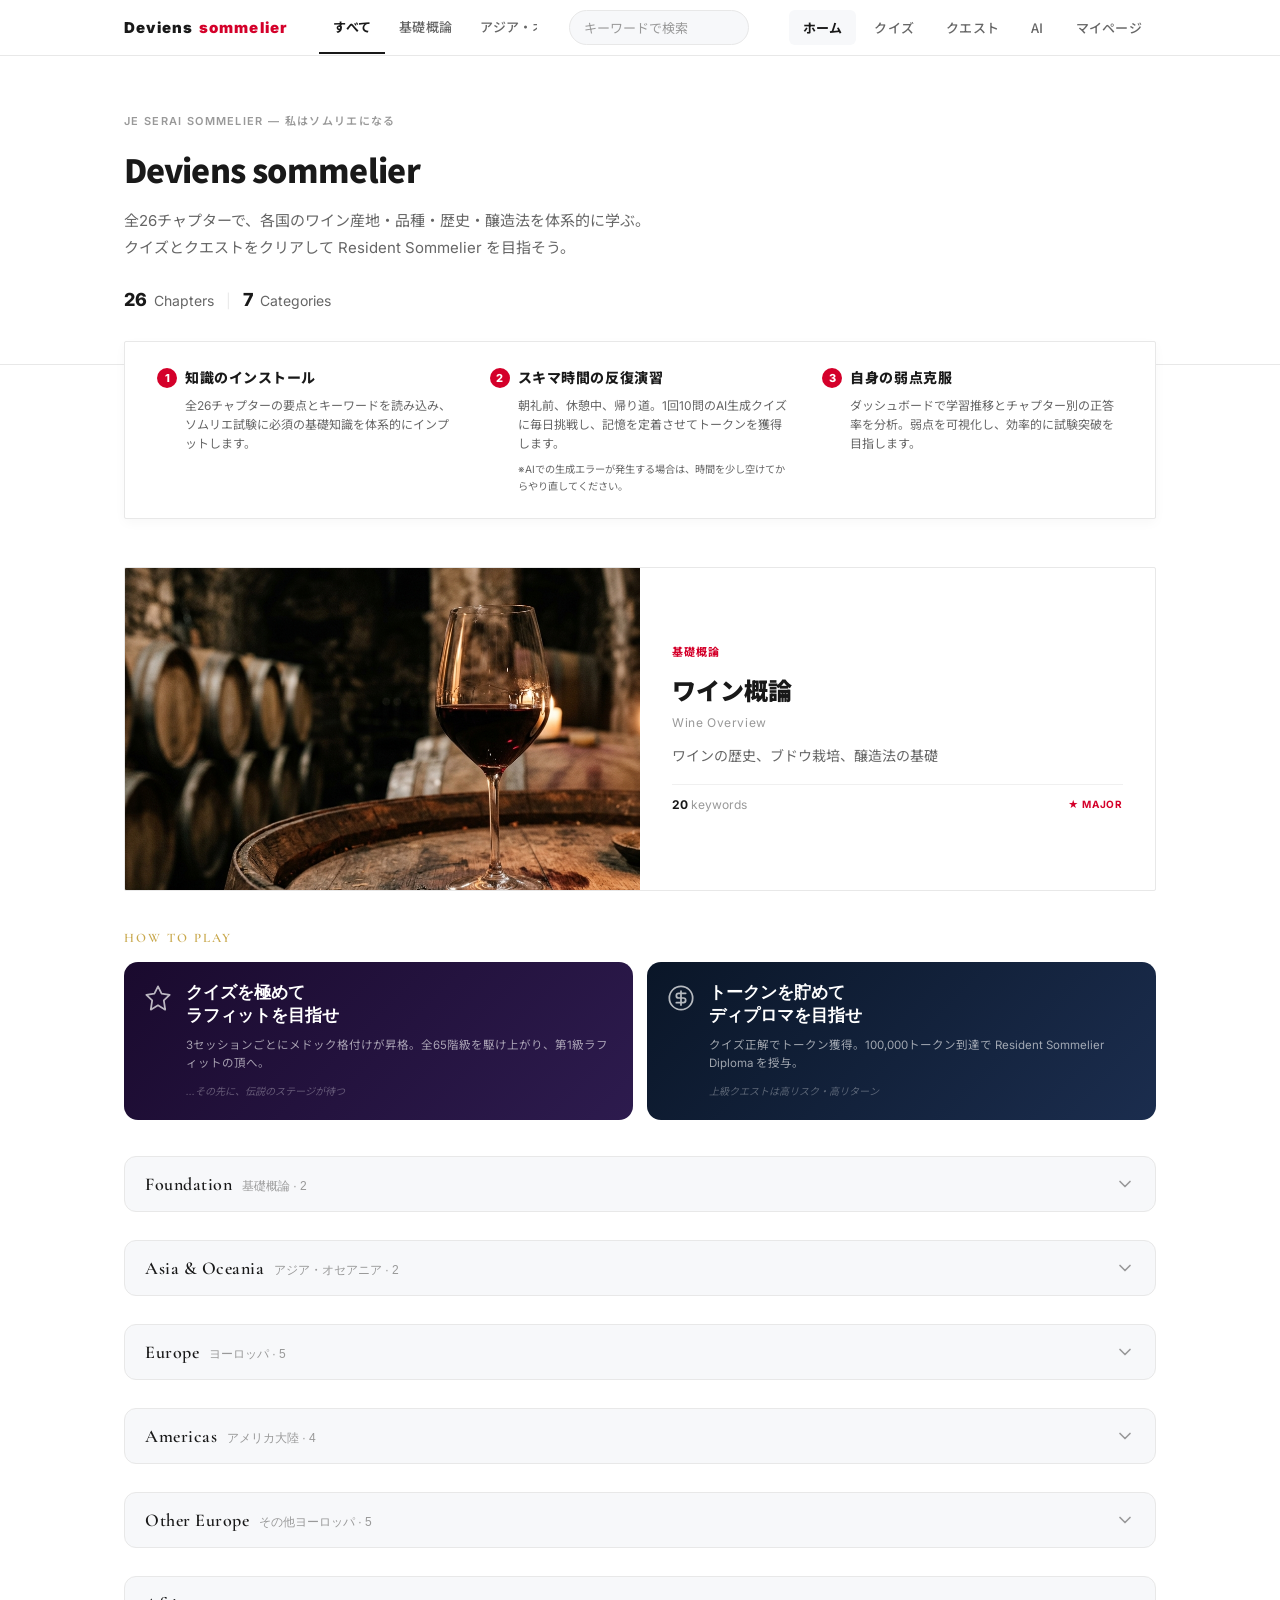
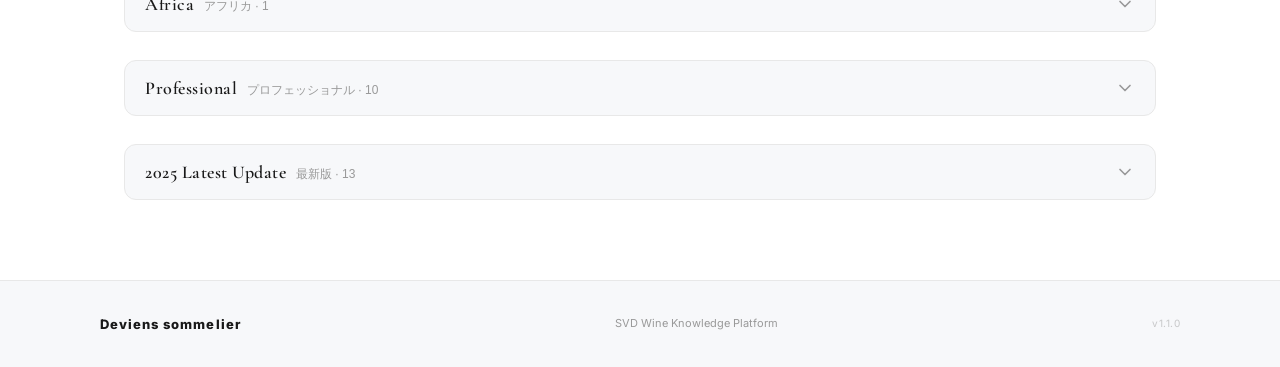
==== app/index.html @ 9946372c "feat(ui): HOW TO PLAYセクションをメインページに追加 featuredCardとchapterGridの間に2カード表示: - 「クイズを極めてラフィットを目指せ」— メドック昇格" ====
<!DOCTYPE html>
<html lang="ja">

<head>
    <meta charset="UTF-8">
    <meta name="viewport" content="width=device-width, initial-scale=1.0">
    <title>Deviens Sommelier — Je serai Sommelier</title>
    <meta name="description" content="Je serai Sommelier（私はソムリエになる）。全26章のプロフェッショナル・ワイン知識を体系的に学び、クエストでソムリエ資格を目指すアプリ。">
    <link rel="manifest" href="manifest.json">
    <meta name="theme-color" content="#FFFFFF">
    <link
        href="https://fonts.googleapis.com/css2?family=Cormorant+Garamond:wght@400;500;600;700&family=Noto+Sans+JP:wght@300;400;500;700;900&family=Inter:wght@400;500;600;700;800;900&display=swap"
        rel="stylesheet">
    <link rel="stylesheet" href="style.css?v=6.0">
    <link rel="icon" href="assets/img/app_icon_512.png">
</head>

<body>

    <!-- HEADER -->
    <header class="header" id="header">
        <div class="header-inner">
            <button class="hamburger" id="hamburgerBtn" aria-label="メニュー">
                <span class="hamburger-line"></span>
                <span class="hamburger-line"></span>
                <span class="hamburger-line"></span>
            </button>
            <div class="header-brand">
                <span class="brand-text">Deviens <span class="brand-accent">sommelier</span></span>
            </div>
            <nav class="header-nav" id="categoryNav"></nav>
            <div class="header-search">
                <input type="text" id="searchInput" placeholder="キーワードで検索" autocomplete="off">
            </div>
            <div class="header-desktop-nav" id="headerDesktopNav">
                <button class="hd-nav-btn active" data-nav="home">ホーム</button>
                <button class="hd-nav-btn" data-nav="quiz">クイズ</button>
                <button class="hd-nav-btn" data-nav="quest">クエスト</button>
                <button class="hd-nav-btn" data-nav="ai">AI</button>
                <button class="hd-nav-btn" data-nav="dash">マイページ</button>
            </div>
        </div>
    </header>

    <!-- MOBILE MENU OVERLAY -->
    <div class="mobile-menu-overlay hidden" id="mobileMenuOverlay">
        <div class="mobile-menu-backdrop" id="mobileMenuBackdrop"></div>
        <div class="mobile-menu-panel" id="mobileMenuPanel">
            <div class="mobile-menu-header">
                <span class="brand-text">Deviens <span class="brand-accent">sommelier</span></span>
                <button class="mobile-menu-close" id="mobileMenuClose">✕</button>
            </div>
            <nav class="mobile-menu-nav" id="mobileMenuNav"></nav>
        </div>
    </div>

    <!-- HERO -->
    <section class="hero" id="hero">
        <div class="hero-inner">
            <p class="hero-kicker">JE SERAI SOMMELIER — 私はソムリエになる</p>
            <h1 class="hero-title">Deviens sommelier</h1>
            <p class="hero-desc">全26チャプターで、各国のワイン産地・品種・歴史・醸造法を体系的に学ぶ。<br>クイズとクエストをクリアして Resident Sommelier を目指そう。</p>
            <div class="hero-meta">
                <span class="hero-meta-item"><strong>26</strong> Chapters</span>
                <span class="hero-meta-sep">|</span>
                <span class="hero-meta-item"><strong>7</strong> Categories</span>
            </div>
        </div>
    </section>

    <!-- LEARNING GUIDELINE -->
    <div class="guideline">
        <div class="guideline-inner">
            <div class="guideline-step">
                <div class="guideline-step-header">
                    <span class="guideline-step-num">1</span>
                    <span class="guideline-step-title">知識のインストール</span>
                </div>
                <div class="guideline-step-desc">
                    全26チャプターの要点とキーワードを読み込み、ソムリエ試験に必須の基礎知識を体系的にインプットします。
                </div>
            </div>
            <div class="guideline-step">
                <div class="guideline-step-header">
                    <span class="guideline-step-num">2</span>
                    <span class="guideline-step-title">スキマ時間の反復演習</span>
                </div>
                <div class="guideline-step-desc">
                    朝礼前、休憩中、帰り道。1回10問のAI生成クイズに毎日挑戦し、記憶を定着させてトークンを獲得します。<br>
                    <span style="font-size: 0.85em; color: var(--text-gray); display: block; margin-top: 8px;">※AIでの生成エラーが発生する場合は、時間を少し空けてからやり直してください。</span>
                </div>
            </div>
            <div class="guideline-step">
                <div class="guideline-step-header">
                    <span class="guideline-step-num">3</span>
                    <span class="guideline-step-title">自身の弱点克服</span>
                </div>
                <div class="guideline-step-desc">
                    ダッシュボードで学習推移とチャプター別の正答率を分析。弱点を可視化し、効率的に試験突破を目指します。
                </div>
            </div>
        </div>
    </div>

    <!-- CHAPTERS -->
    <main class="chapters" id="chapters">
        <!-- Featured (first card large) -->
        <div class="featured" id="featuredCard"></div>

        <!-- HOW TO PLAY -->
        <div class="how-to-play" id="howToPlay">
            <div class="htp-header">
                <span class="htp-badge">HOW TO PLAY</span>
            </div>
            <div class="htp-cards">
                <div class="htp-card htp-card-rank">
                    <div class="htp-icon">
                        <svg xmlns="http://www.w3.org/2000/svg" width="28" height="28" fill="none" stroke="currentColor" stroke-width="1.5" stroke-linecap="round" stroke-linejoin="round" viewBox="0 0 24 24"><path d="M12 2l3.09 6.26L22 9.27l-5 4.87L18.18 22 12 18.27 5.82 22 7 14.14 2 9.27l6.91-1.01z"/></svg>
                    </div>
                    <div class="htp-content">
                        <div class="htp-title">クイズを極めて<br>ラフィットを目指せ</div>
                        <div class="htp-desc">3セッションごとにメドック格付けが昇格。全65階級を駆け上がり、第1級ラフィットの頂へ。</div>
                        <div class="htp-hint">...その先に、伝説のステージが待つ</div>
                    </div>
                </div>
                <div class="htp-card htp-card-token">
                    <div class="htp-icon">
                        <svg xmlns="http://www.w3.org/2000/svg" width="28" height="28" fill="none" stroke="currentColor" stroke-width="1.5" stroke-linecap="round" stroke-linejoin="round" viewBox="0 0 24 24"><circle cx="12" cy="12" r="10"/><path d="M16 8h-6a2 2 0 1 0 0 4h4a2 2 0 0 1 0 4H8"/><path d="M12 18V6"/></svg>
                    </div>
                    <div class="htp-content">
                        <div class="htp-title">トークンを貯めて<br>ディプロマを目指せ</div>
                        <div class="htp-desc">クイズ正解でトークン獲得。100,000トークン到達で Resident Sommelier Diploma を授与。</div>
                        <div class="htp-hint">上級クエストは高リスク・高リターン</div>
                    </div>
                </div>
            </div>
        </div>

        <!-- Grid -->
        <div class="grid" id="chapterGrid"></div>
    </main>

    <!-- CHAPTER DETAIL (side peek) -->
    <div class="detail-overlay hidden" id="detailOverlay">
        <div class="detail-backdrop" id="detailBackdrop"></div>
        <div class="detail-panel">
            <button class="detail-close" id="detailClose">✕</button>
            <div class="detail-hero" id="detailHero"></div>
            <div class="detail-body" id="detailBody"></div>
        </div>
    </div>

    <!-- QUIZ UI (Full Screen Overlay) -->
    <div class="quiz-overlay hidden" id="quizOverlay">
        <div class="quiz-container">
            <button class="quiz-close" id="quizClose">✕</button>

            <!-- Loading State -->
            <div class="quiz-state hidden" id="quizStateLoading">
                <div class="quiz-spinner"></div>
                <h2>クイズを生成中...</h2>
                <p>Gemini AIがナレッジベースから10問を一括生成しています</p>
                <div style="margin-top: 15px; font-size: 0.75rem; color: #888; border: 1px solid #444; border-radius: 4px; padding: 4px 8px; display: inline-block;">
                    ⚙️ ENGINE: gemini-3.1-flash-lite-preview
                </div>
            </div>

            <!-- Question State -->
            <div class="quiz-state hidden" id="quizStateQuestion">
                <div class="quiz-progress" id="quizProgress">問題 1 / 10</div>
                <h2 class="quiz-question-text" id="quizQuestionText">問題文がここに表示されます</h2>
                <div class="quiz-choices" id="quizChoices">
                    <!-- Buttons inserted here dynamically -->
                </div>
            </div>

            <!-- Results State -->
            <div class="quiz-state hidden" id="quizStateResults">
                <h2 class="quiz-score-title">スコア</h2>
                <div class="quiz-score-number" id="quizScoreNumber">0 / 10</div>
                <div class="quiz-results-list" id="quizResultsList">
                    <!-- Result items inserted here -->
                </div>
                <div class="quiz-results-footer">
                    <button class="quiz-btn-primary" id="quizRetryBtn">もう一度挑戦する</button>
                    <button class="quiz-btn-secondary" id="quizHallucinationBtn" style="margin-top: 10px; border: 1px solid var(--accent); color: var(--accent); display: flex; align-items: center; justify-content: center; gap: 8px;">
                        <svg xmlns="http://www.w3.org/2000/svg" width="18" height="18" fill="none" stroke="currentColor" stroke-width="2" stroke-linecap="round" stroke-linejoin="round">
                            <path d="M20 13c0 5-3.5 7.5-7.66 8.95a1 1 0 0 1-.67-.01C7.5 20.5 4 18 4 13V6a1 1 0 0 1 1-1c2-1 4-2 7-2 2.5 0 4.5 1 6.5 2a1 1 0 0 1 1 1z"></path>
                            <path d="m9 12 2 2 4-4"></path>
                        </svg>
                        問題の精度をAIで検証する
                    </button>
                </div>
            </div>
        </div>
    </div>

    <!-- AI CONCIERGE -->
    <div class="ai-concierge" id="aiConcierge">
        <div class="ai-panel" id="aiPanel">
            <div class="ai-panel-header">
                <div class="ai-panel-title" style="display: flex; flex-direction: column;">
                    <div style="display: flex; align-items: center; gap: 8px;">
                        <span class="ai-panel-icon">
                            <svg xmlns="http://www.w3.org/2000/svg" width="20" height="20" fill="none" stroke="currentColor"
                                stroke-width="2" stroke-linecap="round" stroke-linejoin="round" viewBox="0 0 24 24">
                                <path
                                    d="M9.937 15.5A2 2 0 0 0 8.5 14.063l-6.135-1.582a.5.5 0 0 1 0-.962L8.5 9.936A2 2 0 0 0 9.937 8.5l1.582-6.135a.5.5 0 0 1 .963 0L14.063 8.5A2 2 0 0 0 15.5 9.937l6.135 1.581a.5.5 0 0 1 0 .964L15.5 14.063a2 2 0 0 0-1.437 1.437l-1.582 6.135a.5.5 0 0 1-.963 0z" />
                            </svg>
                        </span>
                        <span>Sommelier AI</span>
                    </div>
                    <span style="font-size: 0.65rem; color: #999; margin-top: 2px; font-weight: normal; letter-spacing: 0.5px;">⚙️ ENGINE: gemini-3.1-flash-lite-preview</span>
                </div>
                <button class="ai-panel-close" id="aiClose">✕</button>
            </div>
            <div class="ai-panel-body" id="aiBody">
                <div class="ai-welcome">
                    <div class="ai-welcome-icon"><svg xmlns="http://www.w3.org/2000/svg" width="32" height="32" fill="none" stroke="currentColor" stroke-width="1.5" stroke-linecap="round" stroke-linejoin="round" viewBox="0 0 24 24"><path d="M2 3h6a4 4 0 0 1 4 4v14a3 3 0 0 0-3-3H2z"/><path d="M22 3h-6a4 4 0 0 0-4 4v14a3 3 0 0 1 3-3h7z"/></svg></div>
                    <div class="ai-welcome-title">AI Wine Concierge</div>
                    <div class="ai-welcome-desc">プロフェッショナル・ワイン知識に基づいて<br>正確にお答えします</div>
                    <div class="ai-suggestions">
                        <button class="ai-suggestion" data-q="フランスのA.O.C.制度とは？">フランスのA.O.C.制度とは？</button>
                        <button class="ai-suggestion" data-q="ピノ・ノワールの特徴を教えて">ピノ・ノワールの特徴は？</button>
                        <button class="ai-suggestion" data-q="マロラクティック発酵とは何ですか？">マロラクティック発酵とは？</button>
                    </div>
                </div>
            </div>
            <div class="ai-panel-input">
                <input type="text" id="aiInput" placeholder="ワインの知識について質問..." autocomplete="off">
                <button class="ai-send" id="aiSend">→</button>
            </div>
        </div>
    </div>

    <!-- BOTTOM NAVIGATION BAR -->
    <nav class="bottom-nav" id="bottomNav">
        <button class="bottom-nav-item active" id="navHome" data-nav="home">
            <svg xmlns="http://www.w3.org/2000/svg" width="22" height="22" fill="none" stroke="currentColor"
                stroke-width="1.8" stroke-linecap="round" stroke-linejoin="round" viewBox="0 0 24 24">
                <path d="m3 9 9-7 9 7v11a2 2 0 0 1-2 2H5a2 2 0 0 1-2-2z" />
                <polyline points="9 22 9 12 15 12 15 22" />
            </svg>
            <span>ホーム</span>
        </button>
        <button class="bottom-nav-item" id="navQuiz" data-nav="quiz">
            <svg xmlns="http://www.w3.org/2000/svg" width="22" height="22" fill="none" stroke="currentColor"
                stroke-width="1.8" stroke-linecap="round" stroke-linejoin="round" viewBox="0 0 24 24">
                <path d="M12 20h9" />
                <path d="M16.5 3.5a2.12 2.12 0 0 1 3 3L7 19l-4 1 1-4Z" />
            </svg>
            <span>クイズ</span>
        </button>
        <button class="bottom-nav-item" id="navQuest" data-nav="quest">
            <svg xmlns="http://www.w3.org/2000/svg" width="22" height="22" fill="none" stroke="currentColor"
                stroke-width="1.8" stroke-linecap="round" stroke-linejoin="round" viewBox="0 0 24 24">
                <path d="m12 3-1.912 5.813a2 2 0 0 1-1.275 1.275L3 12l5.813 1.912a2 2 0 0 1 1.275 1.275L12 21l1.912-5.813a2 2 0 0 1 1.275-1.275L21 12l-5.813-1.912a2 2 0 0 1-1.275-1.275L12 3Z" />
            </svg>
            <span>クエスト</span>
        </button>
        <button class="bottom-nav-item" id="navAi" data-nav="ai">
            <svg xmlns="http://www.w3.org/2000/svg" width="22" height="22" fill="none" stroke="currentColor"
                stroke-width="1.8" stroke-linecap="round" stroke-linejoin="round" viewBox="0 0 24 24">
                <path
                    d="M9.937 15.5A2 2 0 0 0 8.5 14.063l-6.135-1.582a.5.5 0 0 1 0-.962L8.5 9.936A2 2 0 0 0 9.937 8.5l1.582-6.135a.5.5 0 0 1 .963 0L14.063 8.5A2 2 0 0 0 15.5 9.937l6.135 1.581a.5.5 0 0 1 0 .964L15.5 14.063a2 2 0 0 0-1.437 1.437l-1.582 6.135a.5.5 0 0 1-.963 0z" />
            </svg>
            <span>AI</span>
        </button>
        <button class="bottom-nav-item" id="navDash" data-nav="dash">
            <svg xmlns="http://www.w3.org/2000/svg" width="22" height="22" fill="none" stroke="currentColor"
                stroke-width="1.8" stroke-linecap="round" stroke-linejoin="round" viewBox="0 0 24 24">
                <path d="M20 21v-2a4 4 0 0 0-4-4H8a4 4 0 0 0-4 4v2" />
                <circle cx="12" cy="7" r="4" />
            </svg>
            <span>マイページ</span>
        </button>
    </nav>

    <!-- FOOTER -->
    <footer class="footer">
        <div class="footer-inner">
            <span class="footer-brand">Deviens sommelier</span>
            <span class="footer-copy">SVD Wine Knowledge Platform</span>
            <span class="footer-version">v1.1.0</span>
        </div>
    </footer>

    <!-- DASHBOARD OVERLAY -->
    <div class="dash-overlay hidden" id="dashOverlay">
        <div class="dash-container">
            <button class="dash-close" id="dashClose"
                onclick="document.getElementById('dashOverlay').classList.add('hidden')">
                <svg xmlns="http://www.w3.org/2000/svg" width="18" height="18" fill="none" stroke="currentColor"
                    stroke-width="2" stroke-linecap="round" viewBox="0 0 24 24">
                    <path d="M18 6 6 18" />
                    <path d="m6 6 12 12" />
                </svg>
            </button>
            <div class="dash-body" id="dashBody">
                <div class="dash-loading">
                    <div class="quiz-spinner"></div>
                    <p>学習データを分析中...</p>
                </div>
            </div>
        </div>
    </div>

    <!-- QUEST OVERLAY -->
    <div class="quest-overlay hidden" id="questOverlay">
        <div class="quest-container">
            <button class="quest-close" id="questClose">
                <svg xmlns="http://www.w3.org/2000/svg" width="18" height="18" fill="none" stroke="currentColor"
                    stroke-width="2" stroke-linecap="round" viewBox="0 0 24 24">
                    <path d="M18 6 6 18" />
                    <path d="m6 6 12 12" />
                </svg>
            </button>
            <div class="quest-body" id="questBody"></div>
        </div>
    </div>



    <script src="auth.js?v=1.0"></script>
    <script src="users_meta.js?v=2.0"></script>
    <script src="medoc_ranks.js?v=2.0"></script>
    <script src="app.js?v=4.0"></script>
    <script src="ai_concierge.js?v=3.0"></script>
    <script src="quiz_generator.js?v=5.0"></script>
    <script src="quest.js?v=3.0"></script>
    <script src="dashboard.js?v=7.0"></script>

    <!-- Dynamic Photo Boot -->
    <script>
        document.addEventListener('DOMContentLoaded', () => {
            if (typeof loadDynamicUserMeta === 'function') {
                loadDynamicUserMeta();
            }
        });
    </script>

    <!-- Service Worker Registration -->
    <script>
        if ('serviceWorker' in navigator) {
            window.addEventListener('load', () => {
                navigator.serviceWorker.register('./sw.js')
                    .then(reg => {
                        console.log('[SW] Registered:', reg.scope);

                        // Check for updates
                        reg.addEventListener('updatefound', () => {
                            const newWorker = reg.installing;
                            newWorker.addEventListener('statechange', () => {
                                if (newWorker.state === 'activated') {
                                    // New version activated — notify user
                                    if (typeof DSMToast !== 'undefined') {
                                        DSMToast.info('新しいバージョンに更新しました 🎉');
                                    }
                                }
                            });
                        });
                    })
                    .catch(err => console.warn('[SW] Registration failed:', err));
            });
        }
    </script>
</body>

</html>
---- app/style.css ----
/* ===========================================
   SOMMELIER PRO — NewsPicks Feature Style
   White background, bold typography, high contrast
   =========================================== */

/* ---- RESET & BASE ---- */
*, *::before, *::after { box-sizing: border-box; margin: 0; padding: 0; }

:root {
    --white: #FFFFFF;
    --bg: #FFFFFF;
    --bg-sub: #F7F8FA;
    --border: #E8E8E8;
    --border-light: #F0F0F0;
    --text-primary: #191919;
    --text-secondary: #666666;
    --text-tertiary: #999999;
    --accent: #D4002A;          /* Wine red accent */
    --accent-hover: #B00020;
    --gold-primary: #C9A94E;
    --gold-dark: #8C7335;
    --gold-muted: #DBCB9E;
    --kicker-bg: #191919;
    --kicker-text: #FFFFFF;
    --font-sans: 'Inter', 'Noto Sans JP', -apple-system, BlinkMacSystemFont, sans-serif;
    --font-jp: 'Noto Sans JP', sans-serif;
    --font-serif: 'Cormorant Garamond', 'Georgia', 'Times New Roman', serif;
    --radius: 2px;
    --shadow-card: 0 1px 3px rgba(0,0,0,0.06);
    --shadow-hover: 0 4px 12px rgba(0,0,0,0.1);
    --transition: 0.2s ease;
    --max-width: 1080px;
}

html { scroll-behavior: smooth; }

body {
    font-family: var(--font-sans);
    background: var(--bg);
    color: var(--text-primary);
    line-height: 1.7;
    -webkit-font-smoothing: antialiased;
}

/* ---- HEADER ---- */
.header {
    position: sticky;
    top: 0;
    z-index: 100;
    background: var(--white);
    border-bottom: 1px solid var(--border);
    height: 56px;
}

.header-inner {
    max-width: var(--max-width);
    margin: 0 auto;
    padding: 0 24px;
    height: 100%;
    display: flex;
    align-items: center;
    gap: 32px;
}

.header-brand {
    flex-shrink: 0;
    user-select: none;
    -webkit-user-select: none;
    -webkit-touch-callout: none;
    cursor: pointer;
}

.brand-text {
    font-size: 15px;
    font-weight: 900;
    letter-spacing: 0.08em;
    color: var(--text-primary);
}

.brand-accent {
    color: var(--accent);
    margin-left: 1px;
}

.header-nav {
    display: flex;
    align-items: center;
    gap: 0;
    overflow-x: auto;
    flex: 1;
    -webkit-overflow-scrolling: touch;
    scrollbar-width: none;
}

.header-nav::-webkit-scrollbar { display: none; }

.cat-btn {
    padding: 16px 14px;
    background: none;
    border: none;
    font-family: var(--font-jp);
    font-size: 13px;
    font-weight: 500;
    color: var(--text-secondary);
    cursor: pointer;
    white-space: nowrap;
    border-bottom: 2px solid transparent;
    transition: var(--transition);
    position: relative;
    letter-spacing: 0.02em;
}

.cat-btn:hover { color: var(--text-primary); }

.cat-btn.active {
    color: var(--text-primary);
    font-weight: 700;
    border-bottom-color: var(--text-primary);
}

.header-search {
    flex-shrink: 0;
}

.header-search input {
    width: 180px;
    padding: 7px 14px;
    background: var(--bg-sub);
    border: 1px solid var(--border);
    border-radius: 20px;
    font-size: 13px;
    font-family: var(--font-jp);
    color: var(--text-primary);
    outline: none;
    transition: var(--transition);
}

.header-search input::placeholder { color: var(--text-tertiary); }
.header-search input:focus {
    border-color: var(--text-secondary);
    background: var(--white);
}

/* -- Desktop Header Nav (PC only) -- */
.header-desktop-nav {
    display: none;
    align-items: center;
    gap: 4px;
    flex-shrink: 0;
    margin-left: 8px;
}
@media (min-width: 769px) {
    .header-desktop-nav { display: flex; }
}
.hd-nav-btn {
    padding: 8px 14px;
    background: none;
    border: none;
    font-family: var(--font-jp);
    font-size: 13px;
    font-weight: 500;
    color: var(--text-secondary);
    cursor: pointer;
    white-space: nowrap;
    border-radius: 6px;
    transition: all 0.2s ease;
    letter-spacing: 0.02em;
}
.hd-nav-btn:hover {
    background: var(--bg-sub);
    color: var(--text-primary);
}
.hd-nav-btn.active {
    color: var(--text-primary);
    font-weight: 700;
    background: var(--bg-sub);
}

/* ---- HERO ---- */
.hero {
    border-bottom: 1px solid var(--border);
    background: var(--white);
}

.hero-inner {
    max-width: var(--max-width);
    margin: 0 auto;
    padding: 56px 24px 48px;
}

.hero-kicker {
    font-size: 11px;
    font-weight: 600;
    letter-spacing: 0.12em;
    color: var(--text-tertiary);
    text-transform: uppercase;
    margin-bottom: 16px;
}

.hero-title {
    font-family: var(--font-jp);
    font-size: 32px;
    font-weight: 900;
    line-height: 1.4;
    color: var(--text-primary);
    margin-bottom: 16px;
    letter-spacing: -0.02em;
}

.hero-desc {
    font-size: 15px;
    color: var(--text-secondary);
    line-height: 1.8;
    margin-bottom: 24px;
}

.hero-meta {
    display: flex;
    align-items: center;
    gap: 12px;
    font-size: 14px;
    color: var(--text-secondary);
}

.hero-meta-item strong {
    font-weight: 800;
    font-size: 18px;
    color: var(--text-primary);
    margin-right: 3px;
}

.hero-meta-sep {
    color: var(--border);
}

/* ---- LEARNING GUIDELINE ---- */
.guideline {
    max-width: var(--max-width);
    margin: 0 auto;
    padding: 0 24px;
    margin-top: -24px;
    margin-bottom: 8px;
    position: relative;
    z-index: 10;
}

.guideline-inner {
    background: var(--white);
    border: 1px solid var(--border);
    border-radius: var(--radius);
    padding: 24px 32px;
    display: flex;
    gap: 32px;
    box-shadow: 0 4px 12px rgba(0,0,0,0.03);
}

.guideline-step {
    flex: 1;
    display: flex;
    flex-direction: column;
    gap: 6px;
}

.guideline-step-header {
    display: flex;
    align-items: center;
    gap: 8px;
}

.guideline-step-num {
    background: var(--accent);
    color: var(--white);
    font-size: 11px;
    font-weight: 800;
    width: 20px;
    height: 20px;
    display: flex;
    align-items: center;
    justify-content: center;
    border-radius: 50%;
}

.guideline-step-title {
    font-size: 14px;
    font-weight: 800;
    color: var(--text-primary);
    letter-spacing: 0.04em;
}

.guideline-step-desc {
    font-size: 12px;
    color: var(--text-secondary);
    line-height: 1.6;
    padding-left: 28px;
}

@media (max-width: 768px) {
    .guideline-inner {
        flex-direction: column;
        gap: 20px;
        padding: 20px 24px;
    }
}

/* ---- CHAPTERS SECTION ---- */
.chapters {
    max-width: var(--max-width);
    margin: 0 auto;
    padding: 40px 24px 80px;
}

/* ---- FEATURED CARD ---- */
.featured {
    margin-bottom: 32px;
}

.featured-card {
    display: grid;
    grid-template-columns: 1fr 1fr;
    gap: 0;
    border: 1px solid var(--border);
    border-radius: var(--radius);
    overflow: hidden;
    cursor: pointer;
    transition: var(--transition);
    background: var(--white);
}

.featured-card:hover {
    box-shadow: var(--shadow-hover);
}

.featured-thumb {
    aspect-ratio: 16/10;
    background: linear-gradient(135deg, #2c1810 0%, #4a2520 50%, #6b3530 100%);
    background-size: cover !important;
    background-position: center !important;
    display: flex;
    align-items: center;
    justify-content: center;
    position: relative;
    overflow: hidden;
}

.flag-inline {
    margin-right: 6px;
    font-size: 1.1em;
    vertical-align: baseline;
}

.featured-info {
    padding: 32px;
    display: flex;
    flex-direction: column;
    justify-content: center;
}

.featured-info .card-kicker {
    font-size: 11px;
    font-weight: 700;
    color: var(--accent);
    letter-spacing: 0.08em;
    margin-bottom: 12px;
}

.featured-info .card-title {
    font-family: var(--font-jp);
    font-size: 24px;
    font-weight: 900;
    margin-bottom: 8px;
    line-height: 1.3;
}

.featured-info .card-title-en {
    font-size: 12px;
    color: var(--text-tertiary);
    letter-spacing: 0.05em;
    margin-bottom: 12px;
}

.featured-info .card-desc {
    font-size: 14px;
    color: var(--text-secondary);
    line-height: 1.6;
    margin-bottom: 16px;
}

.featured-info .card-meta {
    font-size: 12px;
    color: var(--text-tertiary);
    display: flex;
    gap: 16px;
}

.featured-info .card-meta strong {
    color: var(--text-primary);
    font-weight: 700;
}

/* ---- HOW TO PLAY ---- */
.how-to-play {
    margin: 24px 0 28px;
}

.htp-header {
    margin-bottom: 12px;
}

.htp-badge {
    font-family: 'Cormorant Garamond', serif;
    font-size: 13px;
    font-weight: 600;
    letter-spacing: 2px;
    color: var(--gold-primary);
    text-transform: uppercase;
}

.htp-cards {
    display: grid;
    grid-template-columns: 1fr 1fr;
    gap: 14px;
}

.htp-card {
    border-radius: 14px;
    padding: 20px;
    color: #fff;
    display: flex;
    gap: 14px;
    align-items: flex-start;
}

.htp-card-rank {
    background: linear-gradient(135deg, #1a0a2e 0%, #2d1b4e 100%);
}

.htp-card-token {
    background: linear-gradient(135deg, #0a1628 0%, #1b2d4e 100%);
}

.htp-icon {
    flex-shrink: 0;
    opacity: 0.7;
    margin-top: 2px;
}

.htp-content {
    flex: 1;
    min-width: 0;
    text-align: left;
}

.htp-title {
    font-family: 'Cormorant Garamond', serif;
    font-size: 17px;
    font-weight: 600;
    line-height: 1.35;
    margin-bottom: 8px;
}

.htp-desc {
    font-size: 11.5px;
    opacity: 0.6;
    line-height: 1.6;
}

.htp-hint {
    font-size: 10px;
    opacity: 0.3;
    margin-top: 10px;
    font-style: italic;
}

@media (max-width: 600px) {
    .htp-cards {
        grid-template-columns: 1fr;
    }
}

/* ---- GRID ---- */
.grid {
    display: grid;
    grid-template-columns: repeat(3, 1fr);
    gap: 20px;
}

/* ---- CARD ---- */
.card {
    border: 1px solid var(--border);
    border-radius: var(--radius);
    overflow: hidden;
    cursor: pointer;
    transition: var(--transition);
    background: var(--white);
}

.card:hover {
    box-shadow: var(--shadow-hover);
    transform: translateY(-1px);
}

.card-thumb {
    aspect-ratio: 16/9;
    background-size: cover !important;
    background-position: center !important;
    display: flex;
    align-items: center;
    justify-content: center;
    position: relative;
    overflow: hidden;
}


.card-body {
    padding: 16px 18px 18px;
}

.card-kicker {
    font-size: 11px;
    font-weight: 700;
    color: var(--accent);
    letter-spacing: 0.06em;
    margin-bottom: 6px;
}

.card-title {
    font-family: var(--font-jp);
    font-size: 17px;
    font-weight: 800;
    line-height: 1.3;
    margin-bottom: 4px;
    color: var(--text-primary);
}

.card-title-en {
    font-size: 11px;
    color: var(--text-tertiary);
    letter-spacing: 0.04em;
    margin-bottom: 8px;
}

.card-desc {
    font-size: 13px;
    color: var(--text-secondary);
    line-height: 1.5;
    display: -webkit-box;
    -webkit-line-clamp: 2;
    -webkit-box-orient: vertical;
    overflow: hidden;
    margin-bottom: 12px;
}

.card-meta {
    font-size: 11px;
    color: var(--text-tertiary);
    display: flex;
    justify-content: space-between;
    align-items: center;
    padding-top: 10px;
    border-top: 1px solid var(--border-light);
}

.card-meta strong {
    color: var(--text-secondary);
    font-weight: 600;
}

.card-tier {
    font-size: 10px;
    font-weight: 700;
    letter-spacing: 0.08em;
    color: var(--accent);
}

/* ---- KEYWORDS TAGS ---- */
.card-keywords {
    display: flex;
    flex-wrap: wrap;
    gap: 4px;
    margin-bottom: 10px;
}

.kw-tag {
    font-size: 10px;
    padding: 2px 8px;
    background: var(--bg-sub);
    border: 1px solid var(--border-light);
    border-radius: 2px;
    color: var(--text-secondary);
    font-weight: 500;
}

/* ---- DETAIL OVERLAY ---- */
.detail-overlay {
    position: fixed;
    inset: 0;
    z-index: 200;
    display: flex;
    justify-content: flex-end;
    transition: var(--transition);
}

.detail-overlay.hidden {
    pointer-events: none;
    visibility: hidden;
    opacity: 0;
}

.detail-backdrop {
    position: absolute;
    inset: 0;
    background: rgba(0,0,0,0.3);
}

.detail-panel {
    position: relative;
    width: 520px;
    max-width: 90vw;
    height: 100vh;
    background: var(--white);
    overflow-y: auto;
    box-shadow: -4px 0 24px rgba(0,0,0,0.12);
    border-left: 1px solid var(--border);
}

.detail-close {
    position: sticky;
    top: 16px;
    float: right;
    margin: 16px;
    width: 36px;
    height: 36px;
    border: 1px solid var(--border);
    background: var(--white);
    border-radius: 50%;
    font-size: 16px;
    cursor: pointer;
    display: flex;
    align-items: center;
    justify-content: center;
    z-index: 10;
    transition: var(--transition);
    color: var(--text-secondary);
}

.detail-close:hover {
    background: var(--bg-sub);
    color: var(--text-primary);
}

.detail-hero {
    padding: 48px 32px 32px;
    border-bottom: 1px solid var(--border);
}


.detail-hero .detail-kicker {
    font-size: 11px;
    font-weight: 700;
    color: var(--accent);
    letter-spacing: 0.08em;
    margin-bottom: 8px;
}

.detail-hero .detail-title {
    font-family: var(--font-jp);
    font-size: 28px;
    font-weight: 900;
    line-height: 1.3;
    margin-bottom: 4px;
}

.detail-hero .detail-title-en {
    font-size: 13px;
    color: var(--text-tertiary);
    letter-spacing: 0.05em;
    margin-bottom: 20px;
}

.detail-hero .detail-stats {
    display: flex;
    gap: 24px;
    padding: 16px 0;
    border-top: 1px solid var(--border-light);
}

.detail-stat {
    text-align: center;
}

.detail-stat-num {
    font-size: 22px;
    font-weight: 800;
    color: var(--text-primary);
    display: block;
}

.detail-stat-label {
    font-size: 10px;
    font-weight: 600;
    color: var(--text-tertiary);
    letter-spacing: 0.1em;
    text-transform: uppercase;
}

.detail-body {
    padding: 32px;
}

.detail-section-title {
    font-size: 11px;
    font-weight: 700;
    letter-spacing: 0.12em;
    color: var(--text-tertiary);
    text-transform: uppercase;
    margin-bottom: 16px;
    padding-bottom: 8px;
    border-bottom: 1px solid var(--border-light);
}

.detail-keypoints {
    list-style: none;
    margin-bottom: 32px;
}

.detail-keypoints li {
    padding: 10px 0;
    border-bottom: 1px solid var(--border-light);
    font-size: 14px;
    color: var(--text-primary);
    line-height: 1.6;
    position: relative;
    padding-left: 16px;
}

.detail-keypoints li::before {
    content: '';
    position: absolute;
    left: 0;
    top: 16px;
    width: 6px;
    height: 6px;
    background: var(--accent);
    border-radius: 50%;
}

.detail-overview {
    font-size: 14px;
    line-height: 1.9;
    color: var(--text-secondary);
    margin-bottom: 32px;
}

.detail-overview h3 {
    font-size: 15px;
    font-weight: 700;
    color: var(--text-primary);
    margin: 24px 0 8px;
    padding-left: 12px;
    border-left: 3px solid var(--accent);
}

.detail-keywords-section {
    margin-bottom: 32px;
}

.detail-keywords {
    display: flex;
    flex-wrap: wrap;
    gap: 6px;
}

.detail-kw-tag {
    font-size: 12px;
    padding: 4px 12px;
    background: var(--bg-sub);
    border: 1px solid var(--border);
    border-radius: 2px;
    color: var(--text-secondary);
    font-weight: 500;
}

/* ---- DEEP CONTENT: EXAM TIPS ---- */
.detail-exam-tips {
    list-style: none;
    padding: 0;
    margin: 0 0 32px;
}

.detail-exam-tips li {
    position: relative;
    padding: 10px 12px 10px 32px;
    margin-bottom: 6px;
    font-size: 13px;
    line-height: 1.65;
    color: var(--text-secondary);
    background: rgba(199, 146, 72, 0.05);
    border-left: 3px solid var(--accent);
    border-radius: 0 4px 4px 0;
}

.detail-exam-tips li::before {
    content: '✓';
    position: absolute;
    left: 10px;
    color: var(--accent);
    font-weight: 700;
    font-size: 14px;
}

/* ---- DEEP CONTENT: CLASSIFICATION TABLES ---- */
.detail-class-table {
    margin-bottom: 20px;
}

.detail-class-label {
    font-size: 13px;
    font-weight: 700;
    color: var(--text-primary);
    margin: 0 0 8px;
    padding: 6px 10px;
    background: var(--bg-sub);
    border-radius: 4px;
    text-transform: capitalize;
}

.detail-class-tags {
    display: flex;
    flex-wrap: wrap;
    gap: 5px;
    padding: 0 4px;
}

.detail-class-tag {
    font-size: 11px;
    padding: 4px 10px;
    background: var(--bg-primary);
    border: 1px solid var(--border);
    border-radius: 3px;
    color: var(--text-secondary);
    font-weight: 500;
    transition: all 0.2s ease;
}

.detail-class-tag:hover {
    background: var(--accent);
    color: #fff;
    border-color: var(--accent);
}

/* ---- DEEP CONTENT: TIMELINE ---- */
.detail-timeline {
    margin: 0 0 32px;
    padding-left: 4px;
}

.timeline-item {
    display: flex;
    gap: 12px;
    padding: 8px 0;
    border-bottom: 1px solid var(--border);
    font-size: 13px;
    line-height: 1.6;
}

.timeline-item:last-child {
    border-bottom: none;
}

.timeline-year {
    flex-shrink: 0;
    width: 110px;
    font-weight: 700;
    color: var(--accent);
    font-size: 12px;
    padding-top: 1px;
}

.timeline-event {
    color: var(--text-secondary);
    flex: 1;
}

/* ---- FOOTER ---- */
.footer {
    border-top: 1px solid var(--border);
    background: var(--bg-sub);
    padding: 32px 24px;
}

.footer-inner {
    max-width: var(--max-width);
    margin: 0 auto;
    display: flex;
    justify-content: space-between;
    align-items: center;
}

.footer-brand {
    font-size: 13px;
    font-weight: 800;
    letter-spacing: 0.08em;
    color: var(--text-primary);
}

.footer-copy {
    font-size: 11px;
    color: var(--text-tertiary);
}

/* ---- UPDATE ACCORDION ---- */
.update-accordion {
    border: 1px solid var(--border);
    border-radius: 12px;
    overflow: hidden;
    background: var(--bg-sub);
    margin-top: 8px;
}

.update-accordion-header {
    display: flex;
    align-items: center;
    justify-content: space-between;
    width: 100%;
    padding: 16px 20px;
    background: none;
    border: none;
    cursor: pointer;
    color: var(--text-primary);
    transition: background 0.2s ease;
}

.update-accordion-header:hover {
    background: rgba(199, 146, 72, 0.05);
}

.update-accordion-label {
    display: flex;
    align-items: baseline;
    gap: 10px;
}

.update-accordion-title {
    font-family: 'Cormorant Garamond', serif;
    font-size: 18px;
    font-weight: 600;
    letter-spacing: 0.5px;
}

.update-accordion-sub {
    font-size: 12px;
    color: var(--text-tertiary);
    font-weight: 400;
}

.update-accordion-chevron {
    transition: transform 0.3s ease;
    color: var(--text-tertiary);
    flex-shrink: 0;
}

.update-accordion.open .update-accordion-chevron {
    transform: rotate(180deg);
}

.update-accordion-body {
    max-height: 0;
    overflow: hidden;
    transition: max-height 0.35s ease;
    text-align: left;
}

.update-accordion-body .update-card {
    justify-content: flex-start;
    text-align: left;
}

.update-accordion.open .update-accordion-body {
    max-height: 2000px;
}

.update-card {
    display: flex;
    align-items: center;
    gap: 14px;
    padding: 12px 20px;
    cursor: pointer;
    transition: background 0.2s ease;
    border-top: 1px solid var(--border);
}

.update-card:hover {
    background: rgba(199, 146, 72, 0.06);
}

.update-card-thumb {
    width: 56px;
    height: 56px;
    border-radius: 8px;
    flex-shrink: 0;
    background-color: var(--bg-primary);
}

.update-card-body {
    flex: 1;
    min-width: 0;
    text-align: left;
}

.update-card-title {
    font-size: 14px;
    font-weight: 600;
    color: var(--text-primary);
    line-height: 1.3;
}

.update-card-title-en {
    font-family: 'Cormorant Garamond', serif;
    font-size: 12px;
    color: var(--text-tertiary);
    font-style: italic;
    margin-top: 2px;
}

.update-card-meta {
    font-size: 11px;
    color: var(--text-tertiary);
    margin-top: 4px;
}

.footer-version {
    font-size: 10px;
    color: var(--text-tertiary);
    opacity: 0.5;
    font-family: 'Inter', monospace;
    letter-spacing: 0.5px;
}

/* ---- RESPONSIVE ---- */
@media (max-width: 768px) {
    .hero-title { font-size: 24px; }
    .grid { grid-template-columns: 1fr; }
    .featured-card { grid-template-columns: 1fr; }
    .detail-panel { width: 100vw; max-width: 100vw; }
    .header-nav { display: none; }
    .header-search input { width: 140px; }
    .hamburger { display: flex; }
    .chapters { padding-bottom: 100px; }
    .footer { padding-bottom: 100px; }

    /* AI Panel — モバイル完全対応 */
    .ai-concierge {
        bottom: 0 !important;
        right: 0 !important;
        left: 0 !important;
        top: auto !important;
        width: 100vw !important;
        z-index: 400 !important;
    }
    .ai-panel {
        width: 100% !important;
        max-width: 100% !important;
        height: 85vh !important;
        border-radius: 16px 16px 0 0 !important;
        box-sizing: border-box !important;
    }
    .ai-panel-body {
        flex: 1 !important;
        overflow-y: auto !important;
    }
    .ai-panel-input {
        padding: 10px 12px !important;
        padding-bottom: max(12px, env(safe-area-inset-bottom)) !important;
    }
    .ai-panel-input input {
        font-size: 16px !important;
    }
}

@media (max-width: 1024px) and (min-width: 769px) {
    .grid { grid-template-columns: repeat(2, 1fr); }
}

/* ==========================================
   BOTTOM NAVIGATION BAR — iOS-style Tab Bar
   ========================================== */

.bottom-nav {
    position: fixed;
    bottom: 0;
    left: 0;
    right: 0;
    z-index: 350;
    display: flex;
    align-items: center;
    justify-content: space-around;
    height: 64px;
    padding-bottom: env(safe-area-inset-bottom, 0px);
    background: rgba(255, 255, 255, 0.85);
    backdrop-filter: blur(20px) saturate(180%);
    -webkit-backdrop-filter: blur(20px) saturate(180%);
    border-top: 1px solid rgba(0, 0, 0, 0.08);
    transition: transform 0.3s ease;
}

.bottom-nav-item {
    display: flex;
    flex-direction: column;
    align-items: center;
    justify-content: center;
    gap: 3px;
    padding: 6px 0;
    background: none;
    border: none;
    color: var(--text-tertiary);
    cursor: pointer;
    flex: 1;
    transition: color 0.2s ease;
    -webkit-tap-highlight-color: transparent;
}

.bottom-nav-item svg {
    transition: transform 0.2s ease;
}

.bottom-nav-item span {
    font-size: 10px;
    font-weight: 600;
    font-family: var(--font-jp);
    letter-spacing: 0.02em;
}

.bottom-nav-item.active {
    color: var(--accent);
}

.bottom-nav-item.active svg {
    transform: scale(1.1);
}

.bottom-nav-item:active {
    transform: scale(0.92);
}

/* Desktop: hide bottom nav */
@media (min-width: 769px) {
    .bottom-nav { display: none; }
}

/* ==========================================
   HAMBURGER MENU — Mobile Category Navigation
   ========================================== */

.hamburger {
    display: none;
    flex-direction: column;
    justify-content: center;
    gap: 5px;
    width: 36px;
    height: 36px;
    background: none;
    border: none;
    cursor: pointer;
    padding: 6px;
    border-radius: 8px;
    flex-shrink: 0;
    transition: background 0.2s ease;
    -webkit-tap-highlight-color: transparent;
}

.hamburger:hover {
    background: var(--bg-sub);
}

.hamburger-line {
    display: block;
    width: 20px;
    height: 2px;
    background: var(--text-primary);
    border-radius: 2px;
    transition: all 0.3s ease;
}

.hamburger.open .hamburger-line:nth-child(1) {
    transform: rotate(45deg) translate(5px, 5px);
}
.hamburger.open .hamburger-line:nth-child(2) {
    opacity: 0;
}
.hamburger.open .hamburger-line:nth-child(3) {
    transform: rotate(-45deg) translate(5px, -5px);
}

/* ---- Mobile Menu Overlay ---- */
.mobile-menu-overlay {
    position: fixed;
    inset: 0;
    z-index: 500;
    transition: opacity 0.3s ease, visibility 0.3s ease;
}

.mobile-menu-overlay.hidden {
    opacity: 0;
    visibility: hidden;
    pointer-events: none;
}

.mobile-menu-backdrop {
    position: absolute;
    inset: 0;
    background: rgba(0, 0, 0, 0.3);
}

.mobile-menu-panel {
    position: absolute;
    top: 0;
    left: 0;
    width: 280px;
    height: 100%;
    background: var(--white);
    box-shadow: 4px 0 24px rgba(0, 0, 0, 0.12);
    transform: translateX(-100%);
    transition: transform 0.3s cubic-bezier(0.4, 0, 0.2, 1);
    overflow-y: auto;
}

.mobile-menu-overlay:not(.hidden) .mobile-menu-panel {
    transform: translateX(0);
}

.mobile-menu-header {
    padding: 20px 24px;
    border-bottom: 1px solid var(--border);
    display: flex;
    align-items: center;
    justify-content: space-between;
}

.mobile-menu-close {
    width: 32px;
    height: 32px;
    border: 1px solid var(--border);
    background: var(--white);
    border-radius: 50%;
    font-size: 14px;
    cursor: pointer;
    display: flex;
    align-items: center;
    justify-content: center;
    color: var(--text-secondary);
}

.mobile-menu-nav {
    padding: 12px 0;
}

.mobile-menu-btn {
    display: flex;
    align-items: center;
    gap: 12px;
    width: 100%;
    padding: 14px 24px;
    background: none;
    border: none;
    font-family: var(--font-jp);
    font-size: 15px;
    font-weight: 500;
    color: var(--text-secondary);
    cursor: pointer;
    text-align: left;
    transition: all 0.15s ease;
}

.mobile-menu-btn:hover {
    background: var(--bg-sub);
    color: var(--text-primary);
}

.mobile-menu-btn.active {
    color: var(--accent);
    font-weight: 700;
    background: rgba(212, 0, 42, 0.04);
    border-left: 3px solid var(--accent);
}

/* ==========================================
   AI CONCIERGE — Sommelier AI Chat Panel
   ========================================== */

/* ---- Concierge Container ---- */
.ai-concierge {
    position: fixed;
    bottom: 28px;
    right: 28px;
    z-index: 310;
    pointer-events: none;
    opacity: 0;
    transform: translateY(16px) scale(0.95);
    transition: opacity 0.25s ease, transform 0.25s ease;
}

.ai-concierge.open {
    pointer-events: auto;
    opacity: 1;
    transform: translateY(0) scale(1);
}

/* ---- Panel ---- */
.ai-panel {
    width: 420px;
    height: 560px;
    background: var(--white);
    border: 1px solid var(--border);
    border-radius: 16px;
    box-shadow: 0 12px 48px rgba(0,0,0,0.15), 0 2px 8px rgba(0,0,0,0.08);
    display: flex;
    flex-direction: column;
    overflow: hidden;
}

/* ---- Panel Header ---- */
.ai-panel-header {
    padding: 16px 20px;
    border-bottom: 1px solid var(--border);
    display: flex;
    align-items: center;
    justify-content: space-between;
    flex-shrink: 0;
    background: var(--bg-sub);
}

.ai-panel-title {
    display: flex;
    align-items: center;
    gap: 8px;
    font-size: 14px;
    font-weight: 700;
    color: var(--text-primary);
    letter-spacing: 0.02em;
}

.ai-panel-icon {
    font-size: 18px;
}

.ai-panel-close {
    width: 28px;
    height: 28px;
    border: 1px solid var(--border);
    background: var(--white);
    border-radius: 50%;
    font-size: 12px;
    cursor: pointer;
    display: flex;
    align-items: center;
    justify-content: center;
    color: var(--text-secondary);
    transition: var(--transition);
}

.ai-panel-close:hover {
    background: var(--bg-sub);
    color: var(--text-primary);
}

/* ---- Panel Body (scrollable) ---- */
.ai-panel-body {
    flex: 1;
    overflow-y: auto;
    padding: 20px;
    display: flex;
    flex-direction: column;
    gap: 16px;
}

/* ---- Welcome Screen ---- */
.ai-welcome {
    display: flex;
    flex-direction: column;
    align-items: center;
    justify-content: center;
    text-align: center;
    padding: 40px 16px 20px;
    gap: 12px;
    flex: 1;
}

.ai-welcome-icon {
    font-size: 40px;
    margin-bottom: 4px;
}

.ai-welcome-title {
    font-size: 16px;
    font-weight: 800;
    color: var(--text-primary);
}

.ai-welcome-desc {
    font-size: 13px;
    color: var(--text-tertiary);
    line-height: 1.6;
}

.ai-suggestions {
    display: flex;
    flex-direction: column;
    gap: 8px;
    margin-top: 16px;
    width: 100%;
}

.ai-suggestion {
    padding: 10px 16px;
    background: var(--bg-sub);
    border: 1px solid var(--border);
    border-radius: 8px;
    font-size: 13px;
    font-family: var(--font-jp);
    color: var(--text-secondary);
    cursor: pointer;
    transition: var(--transition);
    text-align: left;
}

.ai-suggestion:hover {
    background: var(--white);
    border-color: var(--text-secondary);
    color: var(--text-primary);
}

/* ---- Messages ---- */
.ai-msg {
    max-width: 100%;
    animation: msgFadeIn 0.3s ease;
}

@keyframes msgFadeIn {
    from { opacity: 0; transform: translateY(8px); }
    to { opacity: 1; transform: translateY(0); }
}

.ai-msg-user {
    align-self: flex-end;
    background: var(--text-primary);
    color: var(--white);
    padding: 10px 16px;
    border-radius: 12px 12px 2px 12px;
    font-size: 14px;
    line-height: 1.5;
    max-width: 85%;
}

.ai-msg-ai {
    align-self: flex-start;
    max-width: 100%;
}

.ai-answer {
    background: var(--bg-sub);
    border: 1px solid var(--border-light);
    border-radius: 2px 12px 12px 12px;
    padding: 14px 18px;
    font-size: 14px;
    line-height: 1.8;
    color: var(--text-primary);
}

.ai-answer p {
    margin: 0;
}

.ai-answer strong {
    font-weight: 700;
    color: var(--text-primary);
}

/* ---- Sources ---- */
.ai-sources {
    margin-top: 8px;
    padding: 8px 0;
}

.ai-sources-title {
    font-size: 10px;
    font-weight: 700;
    color: var(--text-tertiary);
    letter-spacing: 0.08em;
    text-transform: uppercase;
    margin-bottom: 6px;
}

.ai-source-tag {
    display: inline-block;
    font-size: 11px;
    padding: 2px 8px;
    background: var(--white);
    border: 1px solid var(--border);
    border-radius: 2px;
    color: var(--text-secondary);
    margin: 2px 4px 2px 0;
}

/* ---- Typing Indicator ---- */
.ai-typing {
    font-size: 13px;
    color: var(--text-tertiary);
    font-style: italic;
    padding: 10px 16px;
    background: var(--bg-sub);
    border-radius: 2px 12px 12px 12px;
    border: 1px solid var(--border-light);
}

.dots::after {
    content: '';
    animation: dotAnimation 1.4s infinite;
}

@keyframes dotAnimation {
    0%   { content: ''; }
    25%  { content: '.'; }
    50%  { content: '..'; }
    75%  { content: '...'; }
    100% { content: ''; }
}

/* ---- Error ---- */
.ai-error {
    color: var(--accent);
    font-size: 13px;
    padding: 10px 16px;
    background: #FFF5F5;
    border: 1px solid #FFE0E0;
    border-radius: 8px;
}

/* ---- Input Area ---- */
.ai-panel-input {
    padding: 12px 16px;
    border-top: 1px solid var(--border);
    display: flex;
    gap: 8px;
    align-items: center;
    flex-shrink: 0;
    background: var(--white);
}

.ai-panel-input input {
    flex: 1;
    padding: 10px 14px;
    background: var(--bg-sub);
    border: 1px solid var(--border);
    border-radius: 10px;
    font-size: 14px;
    font-family: var(--font-jp);
    color: var(--text-primary);
    outline: none;
    transition: var(--transition);
}

.ai-panel-input input::placeholder {
    color: var(--text-tertiary);
}

.ai-panel-input input:focus {
    border-color: var(--text-secondary);
    background: var(--white);
}

.ai-send {
    width: 36px;
    height: 36px;
    border: none;
    background: var(--text-primary);
    color: var(--white);
    border-radius: 50%;
    font-size: 16px;
    cursor: pointer;
    display: flex;
    align-items: center;
    justify-content: center;
    transition: var(--transition);
    flex-shrink: 0;
}

.ai-send:hover {
    background: var(--accent);
}

/* ===========================================
   QUIZ UI Styles
   =========================================== */

.quiz-overlay {
    position: fixed;
    top: 0;
    left: 0;
    width: 100%;
    height: 100vh;
    height: 100dvh;
    background: var(--white);
    z-index: 2000;
    display: flex;
    flex-direction: column;
    overflow-y: auto;
    transition: opacity 0.3s ease, transform 0.3s ease;
}

.quiz-overlay.hidden {
    opacity: 0;
    pointer-events: none;
    transform: translateY(20px);
}

.quiz-container {
    width: 100%;
    max-width: 800px;
    margin: 0 auto;
    padding: 60px 24px;
    position: relative;
    flex: 1;
    display: flex;
    flex-direction: column;
}

.quiz-close {
    position: absolute;
    top: 24px;
    right: 24px;
    width: 40px;
    height: 40px;
    background: var(--bg-sub);
    border: none;
    border-radius: 50%;
    font-size: 18px;
    color: var(--text-secondary);
    cursor: pointer;
    display: flex;
    align-items: center;
    justify-content: center;
    transition: var(--transition);
    z-index: 10;
}

.quiz-close:hover {
    background: var(--border);
    color: var(--text-primary);
}

.quiz-state {
    flex: 1;
    display: flex;
    flex-direction: column;
    justify-content: center;
    animation: fadeIn 0.4s ease forwards;
}

.quiz-state.hidden {
    display: none;
}

/* Loading State */
#quizStateLoading {
    align-items: center;
    text-align: center;
}

.quiz-spinner {
    width: 48px;
    height: 48px;
    border: 3px solid var(--border);
    border-top-color: var(--accent);
    border-radius: 50%;
    animation: spin 1s linear infinite;
    margin-bottom: 24px;
}

#quizStateLoading h2 {
    font-size: 24px;
    margin-bottom: 8px;
}

#quizStateLoading p {
    color: var(--text-secondary);
    font-size: 14px;
}

@keyframes spin {
    to { transform: rotate(360deg); }
}
@keyframes fadeIn {
    from { opacity: 0; transform: translateY(10px); }
    to { opacity: 1; transform: translateY(0); }
}

/* Question State */
.quiz-progress {
    font-family: var(--font-sans);
    font-weight: 700;
    color: var(--accent);
    font-size: 14px;
    letter-spacing: 0.05em;
    margin-bottom: 16px;
    text-transform: uppercase;
}

.quiz-question-text {
    font-size: 24px;
    line-height: 1.6;
    margin-bottom: 40px;
    color: var(--text-primary);
    font-weight: 700;
}

.quiz-choices {
    display: flex;
    flex-direction: column;
    gap: 16px;
}

.quiz-choice-btn {
    text-align: left;
    padding: 20px 24px;
    background: var(--white);
    border: 2px solid var(--border);
    border-radius: 12px;
    font-size: 16px;
    font-family: var(--font-sans);
    color: var(--text-primary);
    font-weight: 500;
    cursor: pointer;
    transition: all 0.2s ease;
    display: flex;
    align-items: center;
    line-height: 1.5;
}

.quiz-choice-number {
    display: inline-flex;
    align-items: center;
    justify-content: center;
    width: 28px;
    height: 28px;
    border-radius: 50%;
    background: var(--bg-sub);
    color: var(--text-secondary);
    font-size: 13px;
    font-weight: 700;
    margin-right: 16px;
    flex-shrink: 0;
    transition: var(--transition);
}

@media (hover: hover) {
    .quiz-choice-btn:hover {
        border-color: var(--text-primary);
        background: #FAFAFA;
    }

    .quiz-choice-btn:hover .quiz-choice-number {
        background: var(--text-primary);
        color: var(--white);
    }
}

.quiz-choice-btn.selected {
    border-color: var(--accent);
    background: #FFF5F7;
}

.quiz-choice-btn.selected .quiz-choice-number {
    background: var(--accent);
    color: var(--white);
}

/* Correct answer highlight (green) */
.quiz-choice-btn.correct-choice {
    border-color: #00B36B;
    background: rgba(0, 179, 107, 0.08);
}

.quiz-choice-btn.correct-choice .quiz-choice-number {
    background: #00B36B;
    color: var(--white);
}

/* Wrong answer highlight (red, overrides .selected when both present) */
.quiz-choice-btn.wrong-choice {
    border-color: #D94052;
    background: rgba(217, 64, 82, 0.06);
}

.quiz-choice-btn.wrong-choice .quiz-choice-number {
    background: #D94052;
    color: var(--white);
}

/* Results State */
.quiz-score-title {
    text-align: center;
    font-size: 16px;
    color: var(--text-secondary);
    text-transform: uppercase;
    letter-spacing: 0.1em;
    margin-bottom: 8px;
}

.quiz-score-number {
    text-align: center;
    font-size: 64px;
    font-weight: 900;
    color: var(--accent);
    margin-bottom: 40px;
}

.quiz-results-list {
    display: flex;
    flex-direction: column;
    gap: 24px;
    margin-bottom: 40px;
}

.quiz-result-card {
    background: var(--bg-sub);
    border-radius: 16px;
    padding: 24px;
    border-left: 4px solid var(--border);
}

.quiz-result-card.correct {
    border-left-color: #00B36B;
}

.quiz-result-card.wrong {
    border-left-color: var(--accent);
}

.result-q-header {
    display: flex;
    align-items: center;
    gap: 12px;
    margin-bottom: 12px;
}

.result-icon {
    font-size: 20px;
    font-weight: 900;
}

.result-icon.correct { color: #00B36B; }
.result-icon.wrong { color: var(--accent); }

.result-q-title {
    font-weight: 700;
    font-size: 14px;
    color: var(--text-secondary);
}

.result-q-text {
    font-weight: 700;
    font-size: 16px;
    margin-bottom: 16px;
    line-height: 1.6;
}

.result-answer-row {
    font-size: 14px;
    margin-bottom: 8px;
}

.result-answer-label {
    font-weight: 700;
    color: var(--text-secondary);
    display: inline-block;
    width: 60px;
}

.result-answer-text.correct-text { color: #00B36B; font-weight: 700; }
.result-answer-text.wrong-text { color: var(--accent); font-weight: 700; }

.result-explanation {
    margin-top: 16px;
    padding-top: 16px;
    border-top: 1px solid var(--border);
    font-size: 14px;
    color: var(--text-primary);
    line-height: 1.6;
}

.quiz-btn-primary {
    display: block;
    width: 100%;
    padding: 18px;
    background: var(--text-primary);
    border: none;
    border-radius: 12px;
    color: var(--white);
    font-size: 16px;
    font-weight: 700;
    cursor: pointer;
    transition: var(--transition);
    text-align: center;
}

.quiz-btn-primary:hover:not(:disabled) {
    background: var(--accent);
}

.quiz-btn-primary:disabled {
    opacity: 0.4;
    cursor: not-allowed;
}

/* ---- Quiz v2.0: Setup Screen ---- */
.quiz-setup-inner {
    text-align: center;
    max-width: 480px;
    margin: 0 auto;
    width: 100%;
}

.quiz-setup-title {
    font-size: 32px;
    font-weight: 900;
    margin-bottom: 8px;
    letter-spacing: -0.02em;
}

.quiz-setup-subtitle {
    color: var(--text-secondary);
    font-size: 15px;
    margin-bottom: 32px;
}

/* Today's Progress */
.quiz-today-progress {
    background: var(--bg-sub);
    border-radius: 16px;
    padding: 20px;
    margin-bottom: 28px;
    text-align: left;
}

.today-header {
    font-size: 12px;
    font-weight: 700;
    color: var(--text-tertiary);
    text-transform: uppercase;
    letter-spacing: 0.08em;
    margin-bottom: 12px;
}

.today-sessions {
    display: flex;
    flex-direction: column;
    gap: 8px;
}

.today-session-item {
    display: flex;
    align-items: center;
    gap: 8px;
    padding: 8px 12px;
    border-radius: 8px;
    font-size: 14px;
}

.today-session-item.done {
    background: rgba(0, 179, 107, 0.06);
}

.today-icon { font-size: 18px; width: 28px; }
.today-label { flex: 1; font-weight: 500; }
.today-score { font-weight: 700; color: var(--text-secondary); min-width: 48px; text-align: right; }
.today-check { font-size: 16px; }

.today-summary {
    margin-top: 12px;
    padding-top: 12px;
    border-top: 1px solid var(--border);
    font-size: 13px;
    font-weight: 600;
    color: var(--accent);
    text-align: center;
}

/* Session Cards */
.quiz-session-cards {
    display: flex;
    gap: 12px;
    margin-bottom: 24px;
}

.quiz-session-card {
    flex: 1;
    display: flex;
    flex-direction: column;
    align-items: center;
    gap: 6px;
    padding: 20px 12px;
    background: var(--white);
    border: 2px solid var(--border);
    border-radius: 16px;
    cursor: pointer;
    transition: all 0.2s ease;
    text-align: center;
}

.quiz-session-card:hover {
    border-color: var(--text-secondary);
    transform: translateY(-2px);
    box-shadow: var(--shadow-hover);
}

.quiz-session-card.active {
    border-color: var(--accent);
    background: #FFF5F7;
}

.session-icon { font-size: 28px; }
.session-label { font-size: 14px; font-weight: 700; color: var(--text-primary); }
.session-desc { font-size: 11px; color: var(--text-tertiary); line-height: 1.4; }
.session-status { font-size: 12px; font-weight: 600; color: #00B36B; margin-top: 4px; }

/* Chapter Selector */
.quiz-chapter-select-row {
    display: flex;
    align-items: center;
    gap: 12px;
    margin-bottom: 20px;
    text-align: left;
}

.quiz-chapter-select-row label {
    font-size: 14px;
    font-weight: 600;
    color: var(--text-secondary);
    white-space: nowrap;
}

.quiz-chapter-select-row select {
    flex: 1;
    padding: 12px 16px;
    font-size: 14px;
    border: 2px solid var(--border);
    border-radius: 12px;
    outline: none;
    background: var(--bg-sub);
    font-family: var(--font-sans);
    appearance: auto;
}

/* Responsive */
@media (max-width: 600px) {
    .quiz-session-cards {
        flex-direction: column;
    }
    .quiz-setup-title {
        font-size: 24px;
    }
    .quiz-question-text {
        font-size: 18px;
    }
}

/* ---- Quiz v2.0: Login / User Selection ---- */
.quiz-user-list {
    display: flex;
    flex-wrap: wrap;
    gap: 10px;
    justify-content: center;
    margin-bottom: 20px;
    min-height: 60px;
}

.quiz-user-card {
    display: flex;
    align-items: center;
    gap: 10px;
    padding: 12px 20px;
    background: var(--white);
    border: 2px solid var(--border);
    border-radius: 12px;
    cursor: pointer;
    transition: all 0.2s ease;
}

.quiz-user-card:hover {
    border-color: var(--accent);
    transform: translateY(-2px);
    box-shadow: var(--shadow-hover);
}

.user-avatar {
    width: 36px;
    height: 36px;
    border-radius: 50%;
    background: var(--text-primary);
    color: var(--white);
    display: flex;
    align-items: center;
    justify-content: center;
    font-weight: 700;
    font-size: 16px;
    flex-shrink: 0;
}

.user-avatar-img {
    width: 36px;
    height: 36px;
    border-radius: 50%;
    object-fit: cover;
    flex-shrink: 0;
    border: 1px solid var(--border);
}

.user-card-info {
    display: flex;
    flex-direction: column;
    align-items: flex-start;
    gap: 3px;
}

.user-name {
    font-weight: 600;
    font-size: 15px;
    color: var(--text-primary);
    line-height: 1.2;
}

.user-status-badge {
    font-size: 10px;
    font-weight: 700;
    color: #fff;
    background: #00B36B;
    padding: 2px 6px;
    border-radius: 4px;
    text-transform: uppercase;
    letter-spacing: 0.5px;
}

.quiz-login-divider {
    display: flex;
    align-items: center;
    gap: 16px;
    color: var(--text-tertiary);
    font-size: 13px;
    margin: 20px 0;
}

.quiz-login-divider::before,
.quiz-login-divider::after {
    content: '';
    flex: 1;
    height: 1px;
    background: var(--border);
}

.quiz-register-row {
    display: flex;
    gap: 10px;
}

.quiz-input {
    flex: 1;
    padding: 14px 16px;
    font-size: 15px;
    border: 2px solid var(--border);
    border-radius: 12px;
    outline: none;
    font-family: var(--font-sans);
    background: var(--bg-sub);
    transition: border-color 0.2s;
}

.quiz-input:focus {
    border-color: var(--accent);
}

.quiz-btn-secondary {
    padding: 14px 24px;
    background: var(--text-primary);
    border: none;
    border-radius: 12px;
    color: var(--white);
    font-size: 15px;
    font-weight: 700;
    cursor: pointer;
    transition: var(--transition);
    white-space: nowrap;
}

.quiz-btn-secondary:hover {
    background: var(--accent);
}

.quiz-loading-text {
    color: var(--text-tertiary);
    font-size: 14px;
    padding: 20px;
    text-align: center;
    width: 100%;
}

/* User Bar */
.quiz-user-bar {
    display: flex;
    align-items: center;
    justify-content: space-between;
    margin-bottom: 24px;
    padding: 10px 16px;
    background: var(--bg-sub);
    border-radius: 12px;
}

.quiz-user-greeting {
    display: flex;
    align-items: center;
    gap: 10px;
    font-weight: 600;
    font-size: 15px;
    color: var(--text-primary);
}

.user-avatar-sm {
    width: 28px;
    height: 28px;
    border-radius: 50%;
    background: var(--text-primary);
    color: var(--white);
    display: flex;
    align-items: center;
    justify-content: center;
    font-weight: 700;
    font-size: 13px;
}

.quiz-switch-user {
    padding: 6px 14px;
    background: none;
    border: 1px solid var(--border);
    border-radius: 8px;
    color: var(--text-secondary);
    font-size: 12px;
    font-weight: 500;
    cursor: pointer;
    transition: all 0.2s;
}

.quiz-switch-user:hover {
    border-color: var(--accent);
    color: var(--accent);
}

/* ---- MARKDOWN RENDERING (detail overlay) ---- */
.detail-overview h2,
.detail-overview h3 {
    font-family: var(--font-jp);
    font-weight: 800;
    margin: 24px 0 12px;
    color: var(--text-primary);
}
.detail-overview h2 { font-size: 20px; }
.detail-overview h3 { font-size: 17px; }

.md-table {
    width: 100%;
    border-collapse: collapse;
    margin: 20px 0;
    font-size: 13px;
    line-height: 1.7;
}
.md-table th,
.md-table td {
    padding: 14px 16px;
    border: 1px solid var(--border);
    text-align: left;
    vertical-align: top;
}
.md-table th {
    background: var(--bg-secondary);
    font-weight: 700;
    font-size: 12px;
    letter-spacing: 0.03em;
    color: var(--text-secondary);
}
.md-table tr:nth-child(even) td {
    background: #FAFAFA;
}
.md-table td strong {
    color: var(--text-primary);
}

.md-quote {
    margin: 20px 0;
    padding: 16px 20px;
    border-left: 3px solid var(--accent);
    background: #FFF9F0;
    border-radius: 0 8px 8px 0;
    font-size: 14px;
    line-height: 1.7;
    color: var(--text-secondary);
}
.md-quote strong {
    color: var(--text-primary);
}

.md-ol, .md-ul {
    margin: 12px 0;
    padding-left: 24px;
    font-size: 14px;
    line-height: 1.8;
    color: var(--text-secondary);
}
.md-ol li, .md-ul li {
    margin-bottom: 6px;
}
.md-ol li strong, .md-ul li strong {
    color: var(--text-primary);
}

.detail-overview p {
    margin: 0 0 8px;
    font-size: 14px;
    line-height: 1.8;
    color: var(--text-secondary);
}
.detail-overview code {
    background: var(--bg-secondary);
    padding: 2px 6px;
    border-radius: 4px;
    font-size: 13px;
}

/* ===========================================
   LEARNING DASHBOARD Styles
   =========================================== */

/* Dashboard FAB */
.dash-fab {
    width: 56px;
    height: 56px;
    border-radius: 50%;
    border: none;
    background: linear-gradient(135deg, #1a1a2e 0%, #16213e 100%);
    color: var(--white);
    font-size: 24px;
    cursor: pointer;
    box-shadow: 0 4px 16px rgba(0,0,0,0.2), 0 1px 4px rgba(0,0,0,0.1);
    display: flex;
    align-items: center;
    justify-content: center;
    transition: transform 0.2s ease, box-shadow 0.2s ease;
}

.dash-fab:hover {
    transform: scale(1.08);
    box-shadow: 0 6px 24px rgba(0,0,0,0.25);
}

/* Dashboard Overlay */
.dash-overlay {
    position: fixed;
    top: 0;
    left: 0;
    width: 100%;
    height: 100vh;
    height: 100dvh;
    background: var(--white);
    z-index: 2000;
    display: flex;
    flex-direction: column;
    overflow-y: auto;
    transition: opacity 0.3s ease, transform 0.3s ease;
}

.dash-overlay.hidden {
    opacity: 0;
    pointer-events: none;
    transform: translateY(20px);
}

.dash-container {
    width: 100%;
    max-width: 640px;
    margin: 0 auto;
    padding: 32px 24px 80px;
    position: relative;
}

.dash-close {
    position: fixed;
    top: 24px;
    right: 24px;
    width: 40px;
    height: 40px;
    background: var(--bg-sub);
    border: none;
    border-radius: 50%;
    color: var(--text-secondary);
    cursor: pointer;
    display: flex;
    align-items: center;
    justify-content: center;
    transition: var(--transition);
    z-index: 10;
}

.dash-close:hover {
    background: var(--border);
    color: var(--text-primary);
}

/* Loading / Empty */
.dash-loading {
    display: flex;
    flex-direction: column;
    align-items: center;
    justify-content: center;
    padding: 120px 0;
    gap: 16px;
}

.dash-loading p {
    color: var(--text-tertiary);
    font-size: 14px;
}

.dash-empty {
    display: flex;
    flex-direction: column;
    align-items: center;
    justify-content: center;
    padding: 100px 0;
    gap: 12px;
    text-align: center;
}

.dash-empty-icon {
    font-size: 48px;
    margin-bottom: 8px;
}

.dash-empty h3 {
    font-size: 20px;
    font-weight: 800;
    color: var(--text-primary);
}

.dash-empty p {
    font-size: 14px;
    color: var(--text-secondary);
}

.dash-empty-mini {
    text-align: center;
    padding: 32px 0;
    font-size: 14px;
    color: var(--text-tertiary);
}

/* User Header */
.dash-user-header {
    display: flex;
    align-items: center;
    gap: 16px;
    margin-bottom: 32px;
    padding-top: 8px;
}

.dash-user-avatar {
    width: 48px;
    height: 48px;
    border-radius: 50%;
    background: var(--text-primary);
    color: var(--white);
    display: flex;
    align-items: center;
    justify-content: center;
    font-weight: 800;
    font-size: 20px;
    flex-shrink: 0;
}

.dash-user-name {
    font-size: 24px;
    font-weight: 900;
    color: var(--text-primary);
    letter-spacing: -0.02em;
}

.dash-user-sub {
    font-size: 12px;
    font-weight: 600;
    color: var(--text-tertiary);
    letter-spacing: 0.08em;
    text-transform: uppercase;
}

/* KPI Grid */
.dash-kpi-grid {
    display: grid;
    grid-template-columns: repeat(4, 1fr);
    gap: 12px;
    margin-bottom: 24px;
}

.dash-kpi-card {
    background: var(--bg-sub);
    border-radius: 16px;
    padding: 20px 12px;
    text-align: center;
    display: flex;
    flex-direction: column;
    align-items: center;
    gap: 8px;
}

.dash-kpi-value {
    font-size: 32px;
    font-weight: 900;
    color: var(--text-primary);
    line-height: 1;
}

.dash-kpi-title {
    font-size: 11px;
    font-weight: 700;
    color: var(--text-tertiary);
    letter-spacing: 0.06em;
}

/* Ring Chart */
.dash-kpi-ring {
    position: relative;
    width: 64px;
    height: 64px;
}

.dash-kpi-ring svg {
    width: 100%;
    height: 100%;
    transform: rotate(-90deg);
}

.dash-ring-bg {
    fill: none;
    stroke: var(--border);
    stroke-width: 3;
}

.dash-ring-fill {
    fill: none;
    stroke-width: 3;
    stroke-linecap: round;
    transition: stroke-dasharray 1s ease;
}

.dash-ring-label {
    position: absolute;
    top: 50%;
    left: 50%;
    transform: translate(-50%, -50%);
    font-size: 16px;
    font-weight: 900;
}

/* Streak Bar */
.dash-streak-bar {
    display: flex;
    align-items: center;
    justify-content: center;
    gap: 32px;
    padding: 20px;
    background: var(--bg-sub);
    border-radius: 16px;
    margin-bottom: 32px;
}

.dash-streak-item {
    display: flex;
    align-items: center;
    gap: 8px;
}

.dash-streak-icon {
    font-size: 24px;
}

.dash-streak-num {
    font-size: 28px;
    font-weight: 900;
    color: var(--text-primary);
    line-height: 1;
}

.dash-streak-label {
    font-size: 13px;
    font-weight: 600;
    color: var(--text-secondary);
}

.dash-streak-divider {
    width: 1px;
    height: 32px;
    background: var(--border);
}

/* Sections */
.dash-section {
    margin-bottom: 32px;
}

.dash-section-title {
    font-size: 11px;
    font-weight: 700;
    letter-spacing: 0.12em;
    color: var(--text-tertiary);
    text-transform: uppercase;
    margin-bottom: 16px;
    padding-bottom: 8px;
    border-bottom: 1px solid var(--border-light);
}

/* Daily Trend Chart */
.dash-trend-chart {
    display: flex;
    align-items: flex-end;
    gap: 4px;
    height: 120px;
    padding: 0 4px;
    margin-bottom: 12px;
}

.dash-trend-col {
    flex: 1;
    display: flex;
    flex-direction: column;
    align-items: center;
    height: 100%;
    min-width: 0;
}

.dash-trend-bar-wrap {
    flex: 1;
    width: 100%;
    display: flex;
    align-items: flex-end;
    justify-content: center;
}

.dash-trend-bar {
    width: 100%;
    max-width: 24px;
    border-radius: 4px 4px 0 0;
    transition: height 0.6s ease;
    min-height: 4px;
}

.dash-trend-date {
    font-size: 9px;
    color: var(--text-tertiary);
    margin-top: 6px;
    white-space: nowrap;
    transform: rotate(-45deg);
    transform-origin: center;
}

.dash-trend-legend {
    display: flex;
    justify-content: center;
    gap: 16px;
    font-size: 11px;
    color: var(--text-tertiary);
}

.dash-legend-item {
    display: flex;
    align-items: center;
    gap: 4px;
}

.dash-legend-dot {
    width: 8px;
    height: 8px;
    border-radius: 2px;
    display: inline-block;
}

/* Chapter Analysis */
.dash-chapter-row {
    display: grid;
    grid-template-columns: 140px 1fr 48px 80px;
    gap: 12px;
    align-items: center;
    padding: 12px 0;
    border-bottom: 1px solid var(--border-light);
}

.dash-chapter-row:last-child {
    border-bottom: none;
}

.dash-chapter-name {
    font-size: 13px;
    font-weight: 600;
    color: var(--text-primary);
    white-space: nowrap;
    overflow: hidden;
    text-overflow: ellipsis;
}

.dash-chapter-bar-wrap {
    height: 8px;
    background: var(--bg-sub);
    border-radius: 4px;
    overflow: hidden;
}

.dash-chapter-bar {
    height: 100%;
    border-radius: 4px;
    transition: width 0.8s ease;
}

.dash-chapter-pct {
    font-size: 14px;
    font-weight: 800;
    text-align: right;
}

.dash-chapter-detail {
    font-size: 11px;
    color: var(--text-tertiary);
    text-align: right;
    white-space: nowrap;
}

/* Congratulations */
.dash-congrats {
    text-align: center;
    padding: 32px;
    background: linear-gradient(135deg, #f0fdf4 0%, #ecfdf5 100%);
    border-radius: 16px;
    border: 1px solid #d1fae5;
}

.dash-congrats-icon {
    font-size: 40px;
    display: block;
    margin-bottom: 12px;
}

.dash-congrats p {
    font-size: 15px;
    font-weight: 600;
    color: #059669;
}

/* Weakness Card */
.dash-weakness-card {
    padding: 20px;
    background: var(--bg-sub);
    border-radius: 12px;
    margin-bottom: 12px;
    border-left: 4px solid var(--border);
}

.dash-weakness-card:first-child {
    border-left-color: #D4002A;
}

.dash-weakness-card:nth-child(2) {
    border-left-color: #F5A623;
}

.dash-weakness-header {
    display: flex;
    justify-content: space-between;
    align-items: center;
    margin-bottom: 8px;
}

.dash-weakness-priority {
    font-size: 10px;
    font-weight: 800;
    letter-spacing: 0.1em;
}

.dash-weakness-accuracy {
    font-size: 20px;
    font-weight: 900;
    color: var(--text-primary);
}

.dash-weakness-title {
    font-size: 16px;
    font-weight: 800;
    color: var(--text-primary);
    margin-bottom: 4px;
}

.dash-weakness-meta {
    font-size: 12px;
    color: var(--text-tertiary);
    margin-bottom: 8px;
}

.dash-weakness-tip {
    font-size: 13px;
    color: var(--text-secondary);
    padding-top: 8px;
    border-top: 1px solid var(--border);
    line-height: 1.5;
}

/* Mobile */
@media (max-width: 600px) {
    .dash-kpi-grid {
        grid-template-columns: repeat(2, 1fr);
    }
    .dash-chapter-row {
        grid-template-columns: 100px 1fr 40px;
    }
    .dash-chapter-detail {
        display: none;
    }
    .dash-container {
        padding: 24px 16px 80px;
    }
    .dash-user-name {
        font-size: 20px;
    }
    .dash-streak-bar {
        gap: 20px;
    }
    .dash-streak-num {
        font-size: 22px;
    }
    .dash-trend-date {
        font-size: 8px;
    }
}

/* ==========================================
   QUEST PROGRESSION SYSTEM
   Grape → Vine → Cellar → Candidate → Resident Sommelier
   ========================================== */

.quest-overlay {
    position: fixed;
    inset: 0;
    z-index: 500;
    background: var(--bg);
    overflow-y: auto;
    transition: opacity 0.3s ease;
}
.quest-overlay.hidden {
    pointer-events: none;
    opacity: 0;
    visibility: hidden;
}
.quest-container {
    max-width: 600px;
    margin: 0 auto;
    padding: 20px 20px 100px;
    position: relative;
}
.quest-close {
    position: absolute;
    right: 20px;
    top: 20px;
    width: 36px;
    height: 36px;
    border: 1px solid var(--border);
    background: var(--white);
    border-radius: 50%;
    cursor: pointer;
    display: flex;
    align-items: center;
    justify-content: center;
    z-index: 10;
    transition: var(--transition);
    color: var(--text-secondary);
}
.quest-close:hover {
    background: var(--bg-sub);
}

/* -- Loading / Empty -- */
.quest-loading, .quest-empty {
    display: flex;
    flex-direction: column;
    align-items: center;
    justify-content: center;
    padding: 80px 20px;
    text-align: center;
    color: var(--text-secondary);
}
.quest-empty-icon { margin-bottom: 16px; }
.quest-empty h3 { font-size: 16px; font-weight: 700; color: var(--text-primary); margin-bottom: 8px; }

/* -- Rank Card (Current) -- */
.quest-rank-card {
    display: flex;
    align-items: center;
    gap: 16px;
    padding: 20px 24px;
    margin: 40px 0 24px;
    border: 2px solid var(--rank-color, var(--border));
    border-radius: 12px;
    background: linear-gradient(135deg, rgba(0,0,0,0.02), rgba(0,0,0,0));
}
.quest-rank-icon {
    flex-shrink: 0;
    width: 56px;
    height: 56px;
    display: flex;
    align-items: center;
    justify-content: center;
    border-radius: 50%;
    background: var(--bg-sub);
    color: var(--rank-color);
}
.quest-rank-label {
    font-size: 10px;
    font-weight: 700;
    letter-spacing: 0.15em;
    color: var(--text-tertiary);
    margin-bottom: 2px;
}
.quest-rank-title {
    font-size: 22px;
    font-weight: 900;
    color: var(--rank-color);
    letter-spacing: 0.02em;
}
.quest-rank-subtitle {
    font-size: 12px;
    color: var(--text-secondary);
}

/* -- Rank Journey Track -- */
.quest-journey {
    margin-bottom: 32px;
    padding: 20px;
    background: var(--bg-sub);
    border-radius: 8px;
}
.quest-journey-title {
    font-size: 10px;
    font-weight: 700;
    letter-spacing: 0.15em;
    color: var(--text-tertiary);
    margin-bottom: 16px;
}
.quest-journey-track {
    display: flex;
    align-items: center;
    justify-content: space-between;
    position: relative;
    padding: 0 4px;
}
.quest-journey-line {
    position: absolute;
    top: 50%;
    left: 24px;
    right: 24px;
    height: 3px;
    background: var(--border);
    border-radius: 2px;
    transform: translateY(-50%);
    z-index: 0;
}
.quest-journey-fill {
    height: 100%;
    background: linear-gradient(90deg, #9B59B6, #27AE60, #E67E22, #2980B9, #C9A94E);
    border-radius: 2px;
    transition: width 0.6s ease;
}
.quest-journey-node {
    display: flex;
    flex-direction: column;
    align-items: center;
    gap: 6px;
    z-index: 1;
}
.quest-journey-dot {
    width: 14px;
    height: 14px;
    border-radius: 50%;
    background: var(--border);
    border: 2px solid var(--white);
    transition: all 0.3s ease;
}
.quest-journey-node.achieved .quest-journey-dot {
    background: var(--node-color);
    box-shadow: 0 0 8px rgba(0,0,0,0.15);
}
.quest-journey-label {
    font-size: 9px;
    font-weight: 600;
    color: var(--text-tertiary);
    white-space: nowrap;
}
.quest-journey-node.achieved .quest-journey-label {
    color: var(--text-primary);
    font-weight: 700;
}

/* -- Lock Notice -- */
.quest-lock-notice {
    text-align: center;
    padding: 40px 20px;
    border: 2px dashed var(--border);
    border-radius: 12px;
    margin-top: 16px;
}
.quest-lock-icon { color: var(--text-tertiary); margin-bottom: 16px; }
.quest-lock-notice h3 { font-size: 16px; font-weight: 700; margin-bottom: 8px; }
.quest-lock-notice p { font-size: 13px; color: var(--text-secondary); margin-bottom: 20px; }
.quest-lock-conditions { text-align: left; max-width: 320px; margin: 0 auto; }
.quest-lock-cond {
    display: flex;
    align-items: center;
    gap: 10px;
    padding: 10px 0;
    font-size: 14px;
    color: var(--text-secondary);
    border-bottom: 1px solid var(--border-light);
}
.quest-lock-cond.met { color: #00B36B; }
.quest-cond-check { font-weight: 700; font-size: 16px; }

/* -- Tiers Title -- */
.quest-tiers-title {
    font-size: 10px;
    font-weight: 700;
    letter-spacing: 0.15em;
    color: var(--text-tertiary);
    margin-bottom: 12px;
}

/* -- Tier Card -- */
.quest-tier-card {
    border: 1px solid var(--border);
    border-radius: 8px;
    margin-bottom: 12px;
    overflow: hidden;
    transition: all 0.2s ease;
}
.quest-tier-card.locked {
    opacity: 0.5;
    pointer-events: none;
}
.quest-tier-card.cleared {
    border-color: var(--tier-color);
}
.quest-tier-header {
    display: flex;
    justify-content: space-between;
    align-items: center;
    padding: 16px 20px;
    cursor: pointer;
    transition: background 0.2s;
}
.quest-tier-header:hover { background: var(--bg-sub); }
.quest-tier-left {
    display: flex;
    align-items: center;
    gap: 12px;
}
.quest-tier-lock-icon { color: var(--text-tertiary); }
.quest-tier-title {
    font-size: 16px;
    font-weight: 800;
    color: var(--tier-color);
}
.quest-tier-subtitle {
    font-size: 11px;
    color: var(--text-secondary);
    margin-top: 2px;
}
.quest-tier-right {
    display: flex;
    align-items: center;
    gap: 8px;
}
.quest-tier-badge {
    font-size: 10px;
    font-weight: 700;
    letter-spacing: 0.1em;
    padding: 3px 10px;
    background: var(--tier-color);
    color: white;
    border-radius: 4px;
}
.quest-tier-progress {
    font-size: 14px;
    font-weight: 700;
    color: var(--tier-color);
}
.quest-tier-chevron {
    font-size: 10px;
    color: var(--text-tertiary);
    transition: transform 0.2s;
}
.quest-tier-card.expanded .quest-tier-chevron {
    transform: rotate(180deg);
}

/* -- Tier Body (Expandable) -- */
.quest-tier-body {
    display: none;
    padding: 0 20px 20px;
}
.quest-tier-card.expanded .quest-tier-body {
    display: block;
}
.quest-tier-progress-bar {
    height: 4px;
    background: var(--border);
    border-radius: 2px;
    margin-bottom: 8px;
    overflow: hidden;
}
.quest-tier-progress-fill {
    height: 100%;
    background: var(--tier-color);
    border-radius: 2px;
    transition: width 0.6s ease;
}
.quest-tier-condition {
    font-size: 11px;
    color: var(--text-secondary);
    margin-bottom: 16px;
}

/* -- Test List -- */
.quest-test-list { display: flex; flex-direction: column; gap: 4px; }
.quest-test-row {
    display: flex;
    align-items: center;
    gap: 12px;
    padding: 10px 12px;
    border-radius: 6px;
    background: var(--bg-sub);
    font-size: 13px;
}
.quest-test-row.locked { opacity: 0.4; }
.quest-test-row.passed { background: rgba(0, 179, 107, 0.06); }
.quest-test-num { font-weight: 700; color: var(--text-primary); min-width: 56px; }
.quest-test-score { color: var(--text-secondary); min-width: 52px; }
.quest-test-pct { font-weight: 600; color: var(--text-secondary); min-width: 36px; }
.quest-test-pct.pass { color: #00B36B; }
.quest-test-check { color: #00B36B; font-weight: 700; font-size: 16px; }
.quest-test-btn {
    margin-left: auto;
    padding: 5px 14px;
    font-size: 12px;
    font-weight: 600;
    background: var(--text-primary);
    color: white;
    border: none;
    border-radius: 4px;
    cursor: pointer;
    transition: all 0.2s;
}
.quest-test-btn:hover { opacity: 0.8; }

/* -- Quest Exam View -- */
.quest-exam { padding: 40px 0; }
.quest-exam-header {
    display: flex;
    justify-content: space-between;
    align-items: center;
    margin-bottom: 8px;
}
.quest-exam-tier {
    font-size: 11px;
    font-weight: 700;
    letter-spacing: 0.1em;
    color: var(--text-tertiary);
}
.quest-exam-progress {
    font-size: 13px;
    font-weight: 800;
    color: var(--text-primary);
}
.quest-exam-progressbar {
    height: 3px;
    background: var(--border);
    border-radius: 2px;
    margin-bottom: 32px;
    overflow: hidden;
}
.quest-exam-progressfill {
    height: 100%;
    background: var(--accent);
    border-radius: 2px;
    transition: width 0.3s ease;
}
.quest-exam-question {
    font-size: 16px;
    font-weight: 700;
    line-height: 1.7;
    color: var(--text-primary);
    margin-bottom: 24px;
}
.quest-exam-choices { display: flex; flex-direction: column; gap: 8px; }
.quest-choice-btn {
    display: flex;
    align-items: center;
    gap: 12px;
    padding: 14px 16px;
    border: 1px solid var(--border);
    border-radius: 8px;
    background: var(--white);
    cursor: pointer;
    font-size: 14px;
    text-align: left;
    transition: all 0.15s;
    font-family: var(--font-sans);
}
.quest-choice-btn:hover { border-color: var(--text-secondary); }
.quest-choice-btn.correct { border-color: #00B36B; background: rgba(0,179,107,0.06); }
.quest-choice-btn.wrong { border-color: #D4002A; background: rgba(212,0,42,0.04); }
.quest-choice-letter {
    flex-shrink: 0;
    width: 28px;
    height: 28px;
    display: flex;
    align-items: center;
    justify-content: center;
    background: var(--bg-sub);
    border-radius: 6px;
    font-size: 12px;
    font-weight: 700;
    color: var(--text-secondary);
}
.quest-idk-btn {
    border-style: dashed;
    opacity: 0.7;
    margin-top: 8px;
}

/* -- Quest Results -- */
.quest-results { padding: 40px 0; text-align: center; }
.quest-results-badge { margin-bottom: 16px; }
.quest-results-badge.passed svg { animation: quest-glow 2s ease infinite; }
@keyframes quest-glow {
    0%, 100% { filter: drop-shadow(0 0 4px rgba(201,169,78,0.3)); }
    50% { filter: drop-shadow(0 0 16px rgba(201,169,78,0.6)); }
}
.quest-results-title {
    font-size: 24px;
    font-weight: 900;
    letter-spacing: 0.08em;
    margin-bottom: 8px;
}
.quest-results-score {
    font-size: 48px;
    font-weight: 900;
    margin-bottom: 4px;
}
.quest-results-pct {
    font-size: 16px;
    font-weight: 600;
    color: var(--text-secondary);
    margin-bottom: 8px;
}
.quest-results-threshold {
    font-size: 13px;
    color: var(--text-secondary);
    margin-bottom: 32px;
}
.quest-results-details {
    text-align: left;
    max-height: 320px;
    overflow-y: auto;
    margin-bottom: 24px;
    border: 1px solid var(--border);
    border-radius: 8px;
}
.quest-result-item {
    display: flex;
    flex-wrap: wrap;
    gap: 8px;
    padding: 10px 14px;
    border-bottom: 1px solid var(--border-light);
    font-size: 13px;
    align-items: center;
}
.quest-result-item:last-child { border-bottom: none; }
.quest-result-num { font-weight: 700; color: var(--text-secondary); min-width: 32px; }
.quest-result-status { font-weight: 700; }
.quest-result-item.correct .quest-result-status { color: #00B36B; }
.quest-result-item.wrong .quest-result-status { color: #D4002A; }
.quest-result-detail {
    width: 100%;
    padding: 8px 0 0 40px;
    font-size: 12px;
    color: var(--text-secondary);
    line-height: 1.6;
}
.quest-result-correct { color: #00B36B; font-weight: 600; margin: 4px 0; }
.quest-result-exp { color: var(--text-tertiary); font-style: italic; }
.quest-results-actions { margin-top: 16px; }
.quest-back-btn {
    padding: 12px 32px;
    font-size: 14px;
    font-weight: 700;
    background: var(--text-primary);
    color: white;
    border: none;
    border-radius: 6px;
    cursor: pointer;
    transition: opacity 0.2s;
    font-family: var(--font-sans);
}
.quest-back-btn:hover { opacity: 0.85; }

/* ========== PAIR MODE & TOKEN SYSTEM ========== */

/* Pair Setup Row */
.pair-setup-row {
    background: linear-gradient(135deg, #fdf6e3, #fef9ef);
    border: 1px solid #e8d5a3;
    border-radius: 12px;
    padding: 16px;
    margin: 12px 0;
    animation: fadeInUp 0.3s ease;
}
.pair-setup-header {
    display: flex;
    align-items: center;
    gap: 8px;
    margin-bottom: 12px;
}
.pair-setup-icon { font-size: 22px; }
.pair-setup-title {
    font-weight: 700;
    font-size: 15px;
    color: #8B6914;
}
.pair-setup-field label {
    display: block;
    font-size: 12px;
    color: #8B6914;
    font-weight: 500;
    margin-bottom: 4px;
}
.pair-setup-bonus {
    display: flex;
    align-items: center;
    gap: 8px;
    margin-top: 10px;
}
.pair-token-badge {
    display: inline-block;
    background: linear-gradient(135deg, #C9A94E, #D4B861);
    color: white;
    font-weight: 800;
    font-size: 12px;
    padding: 3px 10px;
    border-radius: 20px;
    letter-spacing: 0.5px;
}
.pair-bonus-desc {
    font-size: 12px;
    color: #8B6914;
}

/* Token Summary Card */
.token-summary {
    background: linear-gradient(135deg, #1a1a2e, #16213e);
    border-radius: 14px;
    padding: 18px;
    margin: 16px 0;
    color: white;
    animation: fadeInUp 0.4s ease;
}
.token-summary-header {
    display: flex;
    align-items: center;
    gap: 8px;
    margin-bottom: 14px;
}
.token-summary-icon { font-size: 22px; }
.token-summary-title {
    font-weight: 700;
    font-size: 16px;
    letter-spacing: 0.5px;
}
.token-breakdown {
    display: flex;
    flex-direction: column;
    gap: 6px;
}
.token-row {
    display: flex;
    justify-content: space-between;
    align-items: center;
    padding: 6px 0;
    border-bottom: 1px solid rgba(255,255,255,0.08);
}
.token-row:last-child { border-bottom: none; }
.token-label {
    font-size: 13px;
    color: rgba(255,255,255,0.7);
}
.token-value {
    font-weight: 700;
    font-size: 17px;
    font-family: var(--font-serif);
    letter-spacing: 0.02em;
}
.token-correct { color: #00B36B; }
.token-wrong { color: #F5A623; }
.token-pair { color: #FFD700; }
.token-row-bonus {
    background: rgba(255, 215, 0, 0.08);
    border-radius: 8px;
    padding: 8px 10px !important;
    margin: 4px -10px;
}
.token-row-total {
    border-top: 2px solid rgba(255,255,255,0.15);
    padding-top: 10px !important;
    margin-top: 4px;
}
.token-total {
    font-size: 28px;
    font-weight: 700;
    font-family: var(--font-serif);
    background: linear-gradient(90deg, #C9A94E, #FFD700, #E8C547, #FFA500, #C9A94E);
    background-size: 200% 100%;
    -webkit-background-clip: text;
    -webkit-text-fill-color: transparent;
    background-clip: text;
    animation: goldShimmer 3s ease infinite;
}

/* Pair Reflection */
.pair-reflection {
    background: rgba(255,255,255,0.06);
    border-radius: 10px;
    padding: 14px;
    margin-top: 14px;
    text-align: center;
}
.pair-reflection-label {
    font-size: 11px;
    color: rgba(255,255,255,0.5);
    text-transform: uppercase;
    letter-spacing: 1px;
    margin-bottom: 8px;
}
.pair-reflection-partner {
    display: flex;
    align-items: center;
    justify-content: center;
    gap: 10px;
    margin: 8px 0;
}
.pair-partner-avatar {
    width: 36px;
    height: 36px;
    border-radius: 50%;
    background: linear-gradient(135deg, #C9A94E, #D4B861);
    color: white;
    display: flex;
    align-items: center;
    justify-content: center;
    font-weight: 700;
    font-size: 16px;
}
.pair-partner-name {
    font-weight: 700;
    font-size: 18px;
    color: white;
}
.pair-reflection-thanks {
    font-size: 13px;
    color: rgba(255,255,255,0.6);
    margin-top: 6px;
    font-style: italic;
}

/* Solo Tip */
.solo-tip {
    display: flex;
    align-items: center;
    gap: 8px;
    background: rgba(255,255,255,0.06);
    border-radius: 8px;
    padding: 10px 12px;
    margin-top: 12px;
    font-size: 12px;
    color: rgba(255,255,255,0.6);
}
.solo-tip-icon { font-size: 16px; }

/* Animation */
@keyframes fadeInUp {
    from { opacity: 0; transform: translateY(12px); }
    to { opacity: 1; transform: translateY(0); }
}

/* ========== DSM AUTH MODAL (Unified) ========== */
.dsm-auth-overlay {
    position: fixed;
    inset: 0;
    z-index: 10000;
    background: rgba(0,0,0,0.7);
    backdrop-filter: blur(8px);
    display: flex;
    align-items: center;
    justify-content: center;
    padding: 20px;
    animation: fadeInUp 0.3s ease;
}
.dsm-auth-card {
    background: white;
    border-radius: 16px;
    padding: 32px 24px;
    max-width: 380px;
    width: 100%;
    box-shadow: 0 20px 60px rgba(0,0,0,0.3);
}
.dsm-auth-header { text-align: center; margin-bottom: 24px; }
.dsm-auth-title {
    font-family: 'Inter', var(--font-sans);
    font-size: 22px;
    font-weight: 800;
    color: var(--text-primary);
    margin: 0 0 6px;
}
.dsm-auth-subtitle {
    font-size: 13px;
    color: #888;
    margin: 0;
}
.dsm-auth-form { display: flex; flex-direction: column; gap: 14px; }
.dsm-auth-field label {
    display: block;
    font-size: 12px;
    font-weight: 600;
    color: #555;
    margin-bottom: 4px;
}
.dsm-auth-field input {
    width: 100%;
    box-sizing: border-box;
    padding: 10px 14px;
    border: 1.5px solid #ddd;
    border-radius: 8px;
    font-size: 15px;
    font-family: var(--font-sans);
    transition: border-color 0.2s;
}
.dsm-auth-field input:focus {
    outline: none;
    border-color: var(--accent);
}
.dsm-auth-error {
    font-size: 13px;
    color: #D4002A;
    text-align: center;
    margin: 0;
    display: none;
}
.dsm-auth-btn {
    padding: 12px;
    background: var(--text-primary);
    color: white;
    border: none;
    border-radius: 10px;
    font-size: 15px;
    font-weight: 700;
    font-family: var(--font-sans);
    cursor: pointer;
    transition: opacity 0.2s;
}
.dsm-auth-btn:hover { opacity: 0.85; }

/* ========== DSM TOAST NOTIFICATIONS ========== */
.dsm-toast-container {
    position: fixed;
    top: 16px;
    left: 50%;
    transform: translateX(-50%);
    z-index: 20000;
    display: flex;
    flex-direction: column;
    gap: 8px;
    pointer-events: none;
    max-width: 360px;
    width: 90%;
}
.dsm-toast {
    display: flex;
    align-items: center;
    gap: 10px;
    padding: 12px 16px;
    border-radius: 10px;
    font-size: 14px;
    font-weight: 500;
    font-family: var(--font-sans);
    box-shadow: 0 4px 20px rgba(0,0,0,0.15);
    pointer-events: auto;
    opacity: 0;
    transform: translateY(-12px);
    transition: all 0.3s ease;
}
.dsm-toast-show {
    opacity: 1;
    transform: translateY(0);
}
.dsm-toast-hide {
    opacity: 0;
    transform: translateY(-12px);
}
.dsm-toast-icon {
    width: 22px;
    height: 22px;
    border-radius: 50%;
    display: flex;
    align-items: center;
    justify-content: center;
    font-size: 12px;
    font-weight: 800;
    flex-shrink: 0;
}
.dsm-toast-success {
    background: #f0fdf4;
    color: #166534;
    border: 1px solid #bbf7d0;
}
.dsm-toast-success .dsm-toast-icon {
    background: #22c55e;
    color: white;
}
.dsm-toast-error {
    background: #fef2f2;
    color: #991b1b;
    border: 1px solid #fecaca;
}
.dsm-toast-error .dsm-toast-icon {
    background: #ef4444;
    color: white;
}
.dsm-toast-info {
    background: #eff6ff;
    color: #1e40af;
    border: 1px solid #bfdbfe;
}
.dsm-toast-info .dsm-toast-icon {
    background: #3b82f6;
    color: white;
}

/* ========== LOGOUT BUTTON ========== */
.dash-logout-row {
    margin-top: 20px;
    padding-top: 16px;
    border-top: 1px solid #eee;
    text-align: center;
}
.dash-logout-btn {
    display: inline-flex;
    align-items: center;
    gap: 6px;
    padding: 10px 24px;
    background: none;
    border: 1.5px solid #ddd;
    border-radius: 8px;
    font-size: 13px;
    font-weight: 500;
    color: #888;
    cursor: pointer;
    font-family: var(--font-sans);
    transition: all 0.2s;
}
.dash-logout-btn:hover {
    border-color: #D4002A;
    color: #D4002A;
}

/* ==========================================================
   TEAM ANALYTICS DASHBOARD (Manager Hidden Access)
   ========================================================== */

/* -- PIN Modal -- */
.team-pin-overlay {
    position: fixed;
    inset: 0;
    z-index: 15000;
    background: rgba(0,0,0,0.7);
    backdrop-filter: blur(12px);
    display: flex;
    align-items: center;
    justify-content: center;
    padding: 20px;
    animation: fadeInUp 0.25s ease;
}
.team-pin-card {
    background: white;
    border-radius: 20px;
    padding: 32px 28px;
    max-width: 340px;
    width: 100%;
    box-shadow: 0 24px 64px rgba(0,0,0,0.25);
    text-align: center;
}
.team-pin-header svg { margin-bottom: 12px; }
.team-pin-header h3 {
    font-family: 'Inter', var(--font-sans);
    font-size: 18px;
    font-weight: 800;
    letter-spacing: 0.06em;
    color: var(--text-primary);
    margin: 0 0 4px;
}
.team-pin-header p {
    font-size: 13px;
    color: var(--text-secondary);
    margin: 0 0 20px;
}
.team-pin-field input {
    width: 140px;
    text-align: center;
    font-size: 28px;
    font-weight: 900;
    letter-spacing: 12px;
    padding: 10px 16px;
    border: 2px solid var(--border);
    border-radius: 10px;
    font-family: 'Inter', var(--font-sans);
    transition: border-color 0.2s;
}
.team-pin-field input:focus {
    outline: none;
    border-color: #C9A94E;
}
.team-pin-error {
    font-size: 13px;
    color: #D4002A;
    margin: 10px 0 0;
}
.team-pin-error.hidden { display: none; }
.team-pin-actions {
    display: flex;
    gap: 10px;
    margin-top: 20px;
}
.team-pin-cancel, .team-pin-submit {
    flex: 1;
    padding: 11px;
    border: none;
    border-radius: 10px;
    font-size: 14px;
    font-weight: 700;
    font-family: var(--font-sans);
    cursor: pointer;
    transition: opacity 0.2s;
}
.team-pin-cancel {
    background: var(--bg-sub);
    color: var(--text-secondary);
}
.team-pin-submit {
    background: linear-gradient(135deg, #1a1a2e, #16213e);
    color: white;
}
.team-pin-submit:hover { opacity: 0.85; }

/* -- Overlay & Container -- */
.td-overlay {
    position: fixed;
    inset: 0;
    z-index: 600;
    background: var(--bg);
    overflow-y: auto;
    transition: opacity 0.3s ease;
}
.td-overlay.hidden {
    pointer-events: none;
    opacity: 0;
    visibility: hidden;
}
.td-container {
    max-width: 680px;
    margin: 0 auto;
    padding: 20px 20px 100px;
    position: relative;
}
.td-close {
    position: absolute;
    right: 20px;
    top: 20px;
    width: 36px;
    height: 36px;
    border: 1px solid var(--border);
    background: var(--white);
    border-radius: 50%;
    cursor: pointer;
    display: flex;
    align-items: center;
    justify-content: center;
    z-index: 10;
    transition: var(--transition);
    color: var(--text-secondary);
}
.td-close:hover { background: var(--bg-sub); }

/* -- Loading / Error / Empty -- */
.td-loading, .td-empty {
    display: flex;
    flex-direction: column;
    align-items: center;
    justify-content: center;
    padding: 100px 20px;
    text-align: center;
    color: var(--text-secondary);
    gap: 12px;
}
.td-empty h3 { font-size: 16px; font-weight: 700; color: var(--text-primary); }

/* -- Header -- */
.td-header {
    margin-top: 28px;
    margin-bottom: 28px;
}
.td-header-top {
    display: flex;
    justify-content: space-between;
    align-items: flex-start;
}
.td-title {
    font-family: 'Inter', var(--font-sans);
    font-size: 28px;
    font-weight: 900;
    letter-spacing: -0.01em;
    color: var(--text-primary);
    line-height: 1.1;
}
.td-subtitle {
    font-size: 12px;
    color: var(--text-tertiary);
    margin-top: 4px;
    letter-spacing: 0.02em;
}
.td-timestamp {
    font-size: 11px;
    color: var(--text-tertiary);
    white-space: nowrap;
    margin-top: 6px;
}

/* -- KPI Grid -- */
.td-kpi-grid {
    display: grid;
    grid-template-columns: repeat(2, 1fr);
    gap: 12px;
    margin-bottom: 32px;
}
.td-kpi-card {
    background: var(--bg-sub);
    border-radius: 14px;
    padding: 20px 16px;
    text-align: center;
    transition: transform 0.2s;
}
.td-kpi-card.td-kpi-accent {
    background: linear-gradient(135deg, #1a1a2e, #16213e);
    color: white;
}
.td-kpi-accent .td-kpi-label { color: rgba(255,255,255,0.5); }
.td-kpi-accent .td-kpi-icon { color: #FFD700; }
.td-kpi-accent .td-kpi-num {
    background: linear-gradient(135deg, #FFD700, #FFA500);
    -webkit-background-clip: text;
    -webkit-text-fill-color: transparent;
    background-clip: text;
}
.td-kpi-icon {
    margin-bottom: 8px;
    color: var(--text-tertiary);
}
.td-kpi-num {
    font-family: 'Inter', var(--font-sans);
    font-size: 32px;
    font-weight: 900;
    color: var(--text-primary);
    line-height: 1;
    margin-bottom: 4px;
}
.td-kpi-unit {
    font-size: 16px;
    font-weight: 600;
    opacity: 0.6;
}
.td-kpi-label {
    font-size: 10px;
    font-weight: 700;
    letter-spacing: 0.12em;
    color: var(--text-tertiary);
    text-transform: uppercase;
}

/* -- Leaderboards -- */
.td-leaderboards {
    display: flex;
    flex-direction: column;
    gap: 16px;
    margin-bottom: 32px;
}
.td-lb-card {
    background: var(--white);
    border: 1px solid var(--border);
    border-radius: 14px;
    padding: 20px;
}
.td-lb-title {
    font-size: 15px;
    font-weight: 800;
    color: var(--text-primary);
    margin-bottom: 2px;
}
.td-lb-subtitle {
    font-size: 11px;
    color: var(--text-tertiary);
    margin-bottom: 16px;
}
.td-lb-empty {
    font-size: 13px;
    color: var(--text-tertiary);
    text-align: center;
    padding: 16px 0;
}
.td-lb-row {
    display: flex;
    align-items: center;
    gap: 10px;
    padding: 10px 0;
    border-bottom: 1px solid var(--border-light);
}
.td-lb-row:last-child { border-bottom: none; }
.td-lb-row-first {
    background: linear-gradient(90deg, rgba(201,169,78,0.06), transparent);
    margin: 0 -12px;
    padding: 12px 12px;
    border-radius: 8px;
    border-bottom: none;
}
.td-lb-medal {
    font-size: 20px;
    min-width: 28px;
    text-align: center;
}
.td-lb-rank {
    font-size: 14px;
    font-weight: 800;
    color: var(--text-tertiary);
    min-width: 28px;
    text-align: center;
}
.td-lb-name {
    font-size: 14px;
    font-weight: 600;
    color: var(--text-primary);
    flex: 1;
}
.td-lb-value {
    font-family: 'Inter', var(--font-sans);
    font-size: 15px;
    font-weight: 800;
    text-align: right;
}
.td-lb-token {
    background: linear-gradient(135deg, #C9A94E, #D4B861);
    -webkit-background-clip: text;
    -webkit-text-fill-color: transparent;
    background-clip: text;
}
.td-lb-day { color: #F5A623; }
.td-lb-accuracy { color: #00B36B; }

/* -- Section -- */
.td-section { margin-bottom: 32px; }
.td-section-header {
    display: flex;
    justify-content: space-between;
    align-items: center;
    margin-bottom: 16px;
    padding-bottom: 8px;
    border-bottom: 1px solid var(--border-light);
}
.td-section-title {
    font-size: 11px;
    font-weight: 700;
    letter-spacing: 0.12em;
    color: var(--text-tertiary);
    text-transform: uppercase;
}
.td-search {
    width: 140px;
    padding: 6px 12px;
    border: 1px solid var(--border);
    border-radius: 6px;
    font-size: 12px;
    font-family: var(--font-sans);
    transition: border-color 0.2s;
}
.td-search:focus {
    outline: none;
    border-color: var(--text-secondary);
}

/* -- Avatar -- */
.td-avatar {
    border-radius: 50%;
    object-fit: cover;
    flex-shrink: 0;
}
.td-avatar-fallback {
    display: flex;
    align-items: center;
    justify-content: center;
    background: linear-gradient(135deg, #C9A94E, #D4B861);
    color: white;
    font-weight: 700;
}

/* -- Roster -- */
.td-roster-row {
    display: flex;
    justify-content: space-between;
    align-items: center;
    padding: 14px 0;
    border-bottom: 1px solid var(--border-light);
}
.td-roster-row:last-child { border-bottom: none; }
.td-roster-user {
    display: flex;
    align-items: center;
    gap: 12px;
    min-width: 0;
}
.td-roster-info { min-width: 0; }
.td-roster-name {
    font-size: 14px;
    font-weight: 700;
    color: var(--text-primary);
    white-space: nowrap;
    overflow: hidden;
    text-overflow: ellipsis;
}
.td-roster-sub {
    display: flex;
    align-items: center;
    gap: 6px;
    font-size: 11px;
    color: var(--text-tertiary);
    margin-top: 2px;
}
.td-streak-badge {
    display: inline-flex;
    align-items: center;
    gap: 2px;
    background: rgba(245,166,35,0.1);
    color: #D4910A;
    font-size: 10px;
    font-weight: 700;
    padding: 1px 6px;
    border-radius: 4px;
}
.td-streak-badge::before { content: '🔥'; font-size: 9px; }
.td-roster-stats {
    display: flex;
    gap: 14px;
    flex-shrink: 0;
}
.td-roster-stat {
    display: flex;
    flex-direction: column;
    align-items: center;
    min-width: 36px;
}
.td-roster-stat-num {
    font-family: 'Inter', var(--font-sans);
    font-size: 15px;
    font-weight: 800;
    line-height: 1;
}
.td-roster-stat-label {
    font-size: 9px;
    font-weight: 600;
    color: var(--text-tertiary);
    letter-spacing: 0.04em;
    margin-top: 2px;
}

/* -- Mobile Responsive -- */
@media (max-width: 600px) {
    .td-container { padding: 16px 14px 100px; }
    .td-title { font-size: 22px; }
    .td-kpi-num { font-size: 26px; }
    .td-kpi-card { padding: 16px 12px; }
    .td-roster-stats { gap: 10px; }
    .td-roster-stat-num { font-size: 13px; }
    .td-roster-stat { min-width: 30px; }
    .td-lb-row { gap: 8px; }
    .td-search { width: 120px; }
}

/* ==========================================================
   PREMIUM TOKEN SYSTEM
   Holographic Gold + Serif Odometer + Triumph Particles
   ========================================================== */

/* -- Gold Shimmer Animation -- */
@keyframes goldShimmer {
    0%   { background-position: 200% 0; }
    100% { background-position: -200% 0; }
}

/* -- Token Hero Card (Individual Dashboard) -- */
.token-hero {
    background: linear-gradient(135deg, #1a1a2e, #16213e);
    border-radius: 14px;
    padding: 20px 16px;
    margin-bottom: 16px;
    text-align: center;
    color: white;
    position: relative;
    overflow: hidden;
}
.token-hero::before {
    content: '';
    position: absolute;
    inset: 0;
    background: radial-gradient(ellipse at 30% 20%, rgba(201,169,78,0.08) 0%, transparent 60%),
                radial-gradient(ellipse at 70% 80%, rgba(255,165,0,0.05) 0%, transparent 60%);
    pointer-events: none;
}
.token-hero-label {
    font-size: 11px;
    text-transform: uppercase;
    letter-spacing: 1.5px;
    color: rgba(255,255,255,0.5);
    margin-bottom: 8px;
}
.token-hero-value {
    font-family: var(--font-serif);
    font-size: 48px;
    font-weight: 600;
    line-height: 1;
    letter-spacing: 0.02em;
    background: linear-gradient(90deg, #C9A94E, #FFD700, #E8C547, #FFA500, #C9A94E);
    background-size: 200% 100%;
    -webkit-background-clip: text;
    -webkit-text-fill-color: transparent;
    background-clip: text;
    animation: goldShimmer 3s ease infinite;
    position: relative;
}
.token-hero-unit {
    font-family: var(--font-serif);
    font-size: 24px;
    font-weight: 400;
    opacity: 0.7;
}
.token-hero-sub {
    font-size: 11px;
    color: rgba(255,255,255,0.35);
    margin-top: 6px;
    display: flex;
    align-items: center;
    justify-content: center;
    gap: 4px;
}

/* -- Particle Container -- */
.token-particles {
    position: absolute;
    inset: 0;
    pointer-events: none;
    overflow: hidden;
}
.token-particle {
    position: absolute;
    font-family: var(--font-serif);
    font-weight: 600;
    color: #FFD700;
    opacity: 0;
    animation: particleFloat 1.8s ease-out forwards;
    pointer-events: none;
    text-shadow: 0 0 8px rgba(255, 215, 0, 0.4);
}
@keyframes particleFloat {
    0%   { opacity: 0; transform: translateY(0) scale(0.5); }
    15%  { opacity: 1; transform: translateY(-8px) scale(1); }
    100% { opacity: 0; transform: translateY(-60px) scale(0.7); }
}

/* -- Odometer (Count-Up) Effect -- */
.token-odometer {
    display: inline-block;
    transition: transform 0.15s ease;
}
.token-odometer.counting {
    animation: odometerBounce 0.3s ease;
}
@keyframes odometerBounce {
    0%   { transform: scale(1); }
    50%  { transform: scale(1.12); }
    100% { transform: scale(1); }
}

/* -- Team Dashboard: Serif Tokens -- */
.td-kpi-num {
    font-family: var(--font-serif);
    font-size: 36px;
    font-weight: 600;
    color: var(--text-primary);
    line-height: 1;
    margin-bottom: 4px;
    letter-spacing: 0.02em;
}
.td-kpi-accent .td-kpi-num {
    background: linear-gradient(90deg, #C9A94E, #FFD700, #E8C547, #FFA500, #C9A94E);
    background-size: 200% 100%;
    -webkit-background-clip: text;
    -webkit-text-fill-color: transparent;
    background-clip: text;
    animation: goldShimmer 3s ease infinite;
}
.td-lb-value {
    font-family: var(--font-serif);
    font-size: 17px;
    font-weight: 600;
    text-align: right;
    letter-spacing: 0.02em;
}
.td-roster-stat-num {
    font-family: var(--font-serif);
    font-size: 17px;
    font-weight: 600;
    line-height: 1;
    letter-spacing: 0.01em;
}

/* -- Dashboard KPI Values: Serif -- */
.dash-kpi-value {
    font-size: 32px;
    font-weight: 600;
    font-family: var(--font-serif);
    color: var(--text-primary);
    line-height: 1;
    letter-spacing: 0.02em;
}
.dash-ring-label {
    font-family: var(--font-serif);
    font-size: 17px;
    font-weight: 600;
}

/* =========================================================================
   MEDOC CLASSIFICATION & TOKEN WALLET UI
   ========================================================================= */

/* -- Wallet & Tracker (Dashboard & Quest shared logic basically) -- */
.dash-wallet-bar, .quest-wallet-bar {
    display: flex;
    background: linear-gradient(135deg, #6b1426 0%, #3a0612 100%);
    border: 1px solid var(--gold-dark);
    border-radius: 12px;
    margin-bottom: 24px;
    overflow: hidden;
}

.dash-wallet-box, .quest-wallet-section {
    flex: 1;
    padding: 16px;
    text-align: center;
}

.quest-wallet-divider {
    width: 1px;
    background: radial-gradient(circle, var(--gold-dark) 0%, transparent 100%);
}

.dash-wallet-title, .quest-wallet-label {
    font-size: 11px;
    font-weight: 700;
    letter-spacing: 0.15em;
    color: var(--gold-primary);
    margin-bottom: 6px;
}

.dash-wallet-val, .quest-wallet-value {
    font-family: var(--font-serif);
    font-size: 24px;
    font-weight: 500;
    color: #fff;
    line-height: 1;
}

.dash-wallet-unit, .quest-wallet-unit {
    font-family: var(--font-sans);
    font-size: 14px;
    color: var(--gold-muted);
    font-weight: 400;
    margin-left: 4px;
}

/* -- Médoc Hero Card (Dashboard) -- */
.dash-medoc-hero, .quest-medoc-card {
    background: #fff;
    border: 1px solid var(--border);
    border-radius: 16px;
    padding: 24px;
    text-align: center;
    margin-bottom: 24px;
    box-shadow: var(--shadow-sm);
    position: relative;
    overflow: hidden;
}

.dash-medoc-hero::before, .quest-medoc-card::before {
    content: '';
    position: absolute;
    top: 0; left: 0; right: 0;
    height: 4px;
    background: linear-gradient(90deg, #D4002A, #8B0015);
}

.dash-medoc-grade, .quest-medoc-grade {
    font-size: 12px;
    font-weight: 700;
    letter-spacing: 0.1em;
    color: #D4002A;
    margin-bottom: 8px;
    text-transform: uppercase;
}

.dash-medoc-level, .quest-medoc-level {
    color: var(--text-tertiary);
    margin-left: 8px;
    font-size: 11px;
    background: var(--bg-secondary);
    padding: 2px 6px;
    border-radius: 4px;
}
.quest-medoc-level {
    margin-left:0; margin-top:12px; display:inline-block;
}

.dash-medoc-name, .quest-medoc-name {
    font-family: var(--font-serif);
    font-size: 26px;
    font-weight: 600;
    color: var(--text-primary);
    margin-bottom: 4px;
    line-height: 1.2;
}

.dash-medoc-ja, .quest-medoc-name-ja {
    font-size: 13px;
    color: var(--text-secondary);
    margin-bottom: 20px;
}

.dash-medoc-next, .quest-medoc-next {
    background: var(--bg-body);
    border: 1px solid var(--border-light);
    border-radius: 12px;
    padding: 16px;
    margin-top: 16px;
}

.dash-medoc-next-text, .quest-medoc-next {
    font-size: 12px;
    color: var(--text-primary);
    margin-bottom: 8px;
}

.dash-medoc-next-text strong, .quest-medoc-next strong {
    font-size: 14px;
    font-weight: 700;
}

.dash-medoc-progress, .quest-medoc-progress-bar {
    height: 6px;
    background: var(--border-light);
    border-radius: 3px;
    overflow: hidden;
}

.dash-medoc-fill, .quest-medoc-progress-fill {
    height: 100%;
    background: #D4002A;
    border-radius: 3px;
    transition: width 0.8s ease-out;
}

/* -- Diploma Track -- */
.dash-diploma-track, .quest-diploma-bar {
    margin-bottom: 32px;
    padding: 0 8px;
}

.dash-diploma-title, .quest-diploma-label {
    font-size: 11px;
    font-weight: 700;
    color: var(--gold-dark);
    letter-spacing: 0.12em;
    margin-bottom: 8px;
    display: flex;
    justify-content: space-between;
}

.dash-diploma-bar, .quest-diploma-track {
    height: 8px;
    background: var(--bg-secondary);
    border-radius: 4px;
    overflow: hidden;
    margin-bottom: 6px;
    border: 1px solid var(--border-light);
}

.dash-diploma-fill, .quest-diploma-fill {
    height: 100%;
    background: linear-gradient(90deg, #C9A94E, #F2D98D);
    border-radius: 4px;
    transition: width 1.2s cubic-bezier(0.2, 0.8, 0.2, 1);
}

.dash-diploma-status, .quest-diploma-text {
    font-size: 11px;
    color: var(--text-tertiary);
    text-align: right;
    font-family: var(--font-sans);
}

/* -- Mobile Responsive -- */
@media (max-width: 600px) {
    .token-hero-value { font-size: 40px; }
    .token-hero-unit { font-size: 20px; }
    .td-kpi-num { font-size: 28px; }
    .td-roster-stat-num { font-size: 14px; }
    .dash-medoc-name, .quest-medoc-name { font-size: 22px; }
    .dash-wallet-val, .quest-wallet-value { font-size: 20px; }
}
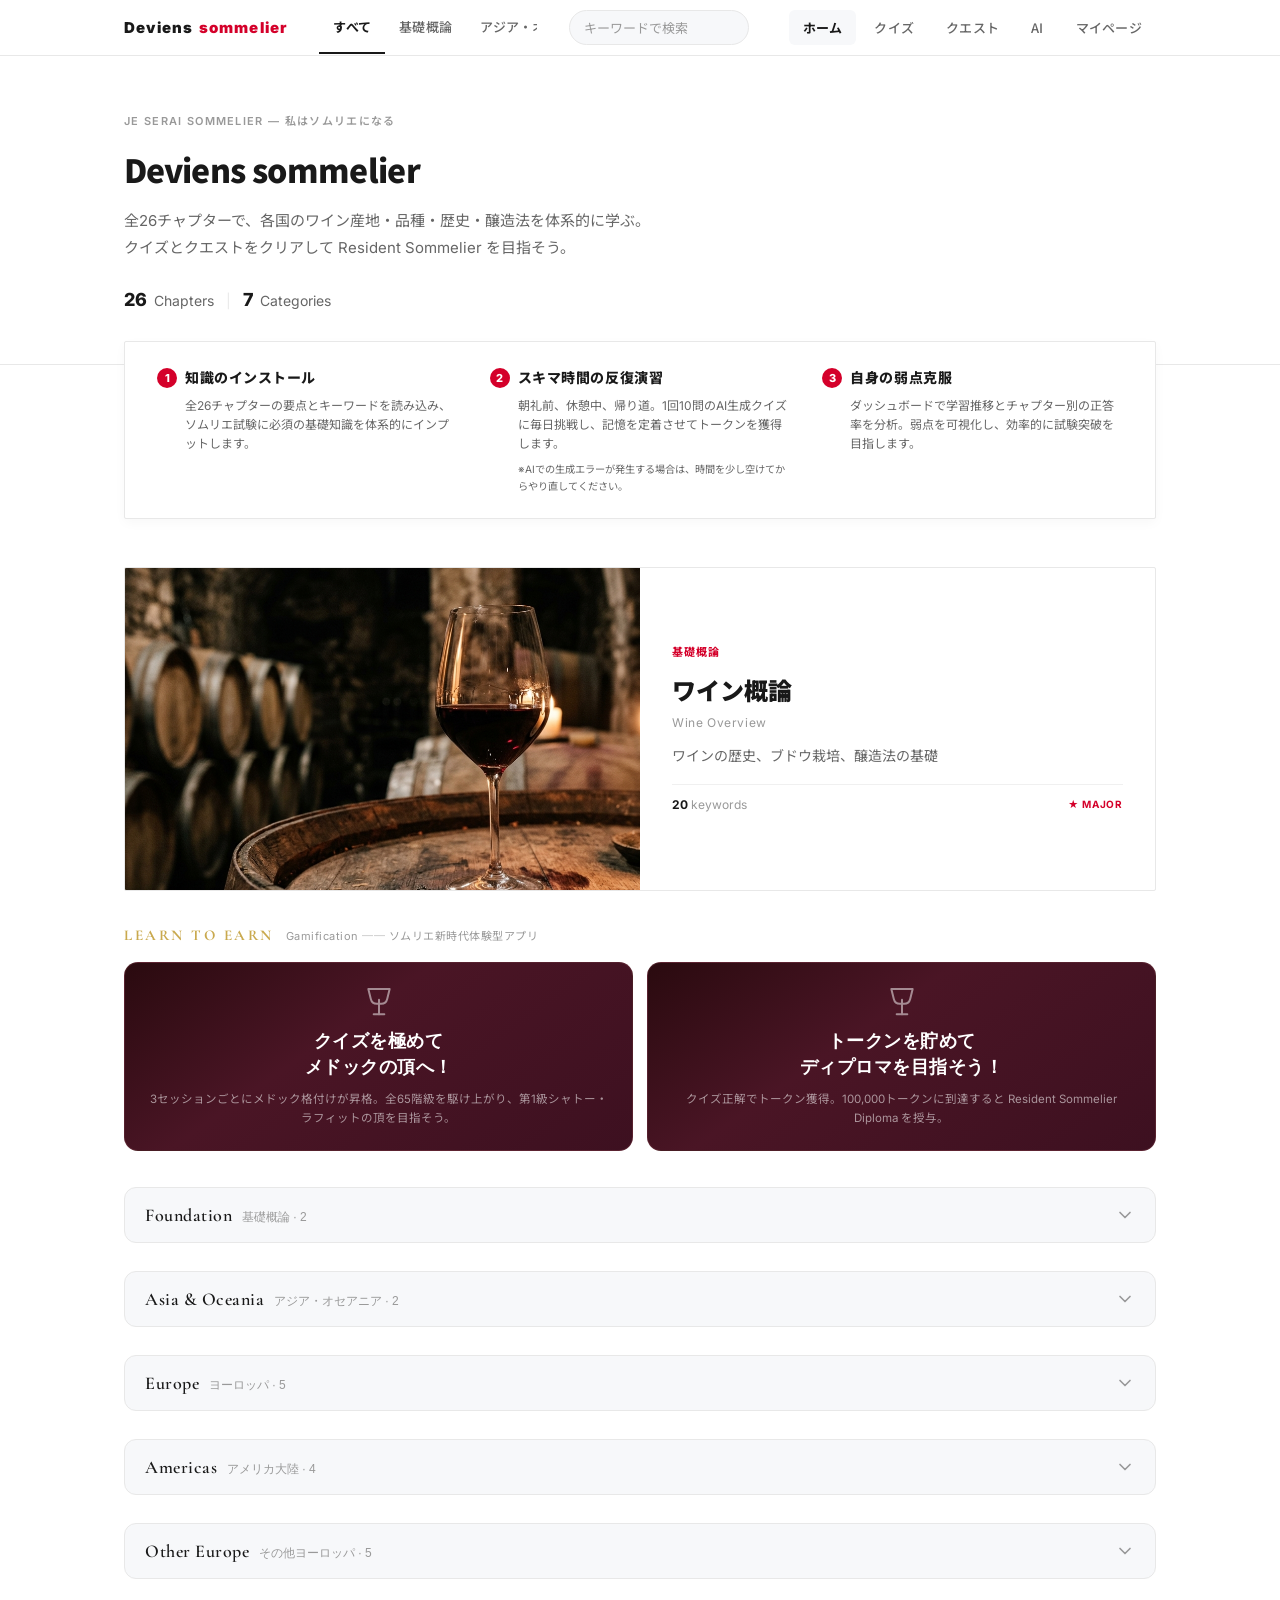
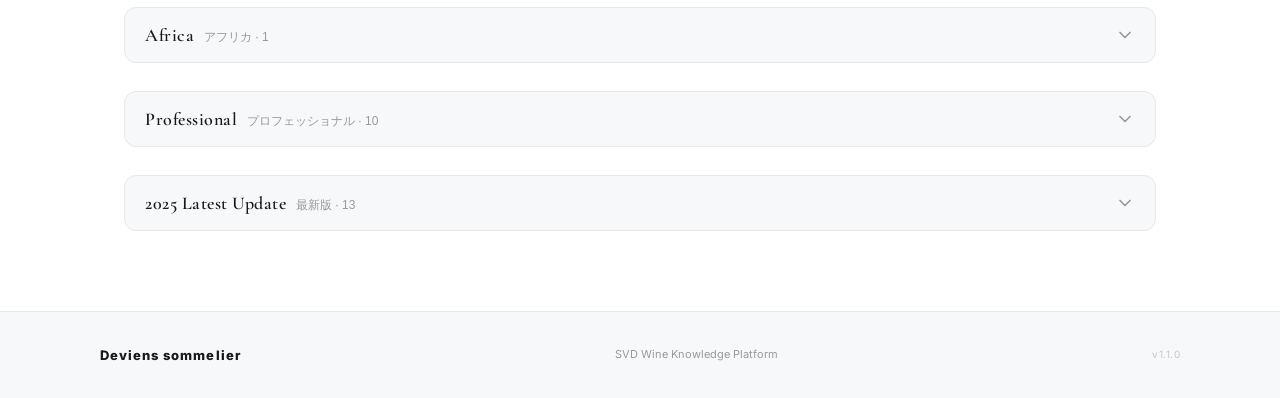
==== commit b4c0c5a4: "refactor(ui): LEARN to EARN — ボルドーカラー＆ゴシック統一 HOW TO PLAYを全面リデザイン: - ヘッダー: "LEARN to EARN — Gamificat" ====
--- a/app/index.html
+++ b/app/index.html
@@ -107,30 +107,29 @@
         <!-- Featured (first card large) -->
         <div class="featured" id="featuredCard"></div>
 
-        <!-- HOW TO PLAY -->
+        <!-- LEARN to EARN -->
         <div class="how-to-play" id="howToPlay">
             <div class="htp-header">
-                <span class="htp-badge">HOW TO PLAY</span>
+                <span class="htp-badge">LEARN to EARN</span>
+                <span class="htp-sub">Gamification ── ソムリエ新時代体験型アプリ</span>
             </div>
             <div class="htp-cards">
-                <div class="htp-card htp-card-rank">
-                    <div class="htp-icon">
-                        <svg xmlns="http://www.w3.org/2000/svg" width="28" height="28" fill="none" stroke="currentColor" stroke-width="1.5" stroke-linecap="round" stroke-linejoin="round" viewBox="0 0 24 24"><path d="M12 2l3.09 6.26L22 9.27l-5 4.87L18.18 22 12 18.27 5.82 22 7 14.14 2 9.27l6.91-1.01z"/></svg>
+                <div class="htp-card">
+                    <div class="htp-wine-icon">
+                        <svg xmlns="http://www.w3.org/2000/svg" width="32" height="32" fill="none" stroke="currentColor" stroke-width="1.5" stroke-linecap="round" stroke-linejoin="round" viewBox="0 0 24 24"><path d="M8 22h8"/><path d="M12 11v11"/><path d="M20 3H4l1.86 7.43A4.64 4.64 0 0 0 10.38 14h3.24a4.64 4.64 0 0 0 4.52-3.57z"/></svg>
                     </div>
                     <div class="htp-content">
-                        <div class="htp-title">クイズを極めて<br>ラフィットを目指せ</div>
-                        <div class="htp-desc">3セッションごとにメドック格付けが昇格。全65階級を駆け上がり、第1級ラフィットの頂へ。</div>
-                        <div class="htp-hint">...その先に、伝説のステージが待つ</div>
-                    </div>
-                </div>
-                <div class="htp-card htp-card-token">
-                    <div class="htp-icon">
-                        <svg xmlns="http://www.w3.org/2000/svg" width="28" height="28" fill="none" stroke="currentColor" stroke-width="1.5" stroke-linecap="round" stroke-linejoin="round" viewBox="0 0 24 24"><circle cx="12" cy="12" r="10"/><path d="M16 8h-6a2 2 0 1 0 0 4h4a2 2 0 0 1 0 4H8"/><path d="M12 18V6"/></svg>
+                        <div class="htp-title">クイズを極めて<br>メドックの頂へ！</div>
+                        <div class="htp-desc">3セッションごとにメドック格付けが昇格。全65階級を駆け上がり、第1級シャトー・ラフィットの頂を目指そう。</div>
+                    </div>
+                </div>
+                <div class="htp-card">
+                    <div class="htp-wine-icon">
+                        <svg xmlns="http://www.w3.org/2000/svg" width="32" height="32" fill="none" stroke="currentColor" stroke-width="1.5" stroke-linecap="round" stroke-linejoin="round" viewBox="0 0 24 24"><path d="M8 22h8"/><path d="M12 11v11"/><path d="M20 3H4l1.86 7.43A4.64 4.64 0 0 0 10.38 14h3.24a4.64 4.64 0 0 0 4.52-3.57z"/></svg>
                     </div>
                     <div class="htp-content">
-                        <div class="htp-title">トークンを貯めて<br>ディプロマを目指せ</div>
-                        <div class="htp-desc">クイズ正解でトークン獲得。100,000トークン到達で Resident Sommelier Diploma を授与。</div>
-                        <div class="htp-hint">上級クエストは高リスク・高リターン</div>
+                        <div class="htp-title">トークンを貯めて<br>ディプロマを目指そう！</div>
+                        <div class="htp-desc">クイズ正解でトークン獲得。100,000トークンに到達すると Resident Sommelier Diploma を授与。</div>
                     </div>
                 </div>
             </div>
--- a/app/style.css
+++ b/app/style.css
@@ -397,22 +397,31 @@
     font-weight: 700;
 }
 
-/* ---- HOW TO PLAY ---- */
+/* ---- LEARN to EARN ---- */
 .how-to-play {
     margin: 24px 0 28px;
 }
 
 .htp-header {
-    margin-bottom: 12px;
+    display: flex;
+    align-items: baseline;
+    gap: 12px;
+    margin-bottom: 14px;
 }
 
 .htp-badge {
     font-family: 'Cormorant Garamond', serif;
-    font-size: 13px;
-    font-weight: 600;
-    letter-spacing: 2px;
+    font-size: 15px;
+    font-weight: 700;
+    letter-spacing: 2.5px;
     color: var(--gold-primary);
     text-transform: uppercase;
+}
+
+.htp-sub {
+    font-size: 11px;
+    color: var(--text-tertiary);
+    letter-spacing: 0.5px;
 }
 
 .htp-cards {
@@ -422,53 +431,38 @@
 }
 
 .htp-card {
+    background: linear-gradient(145deg, #2a0a0f 0%, #4a1525 40%, #3d1020 100%);
+    border: 1px solid rgba(139, 69, 80, 0.3);
     border-radius: 14px;
-    padding: 20px;
+    padding: 22px 20px;
     color: #fff;
-    display: flex;
-    gap: 14px;
-    align-items: flex-start;
-}
-
-.htp-card-rank {
-    background: linear-gradient(135deg, #1a0a2e 0%, #2d1b4e 100%);
-}
-
-.htp-card-token {
-    background: linear-gradient(135deg, #0a1628 0%, #1b2d4e 100%);
-}
-
-.htp-icon {
-    flex-shrink: 0;
-    opacity: 0.7;
-    margin-top: 2px;
+    text-align: center;
+}
+
+.htp-wine-icon {
+    opacity: 0.5;
+    margin-bottom: 12px;
+    display: flex;
+    justify-content: center;
 }
 
 .htp-content {
-    flex: 1;
-    min-width: 0;
-    text-align: left;
+    text-align: center;
 }
 
 .htp-title {
     font-family: 'Cormorant Garamond', serif;
-    font-size: 17px;
-    font-weight: 600;
-    line-height: 1.35;
-    margin-bottom: 8px;
+    font-size: 18px;
+    font-weight: 700;
+    line-height: 1.4;
+    margin-bottom: 10px;
+    letter-spacing: 0.5px;
 }
 
 .htp-desc {
     font-size: 11.5px;
-    opacity: 0.6;
-    line-height: 1.6;
-}
-
-.htp-hint {
-    font-size: 10px;
-    opacity: 0.3;
-    margin-top: 10px;
-    font-style: italic;
+    opacity: 0.55;
+    line-height: 1.65;
 }
 
 @media (max-width: 600px) {
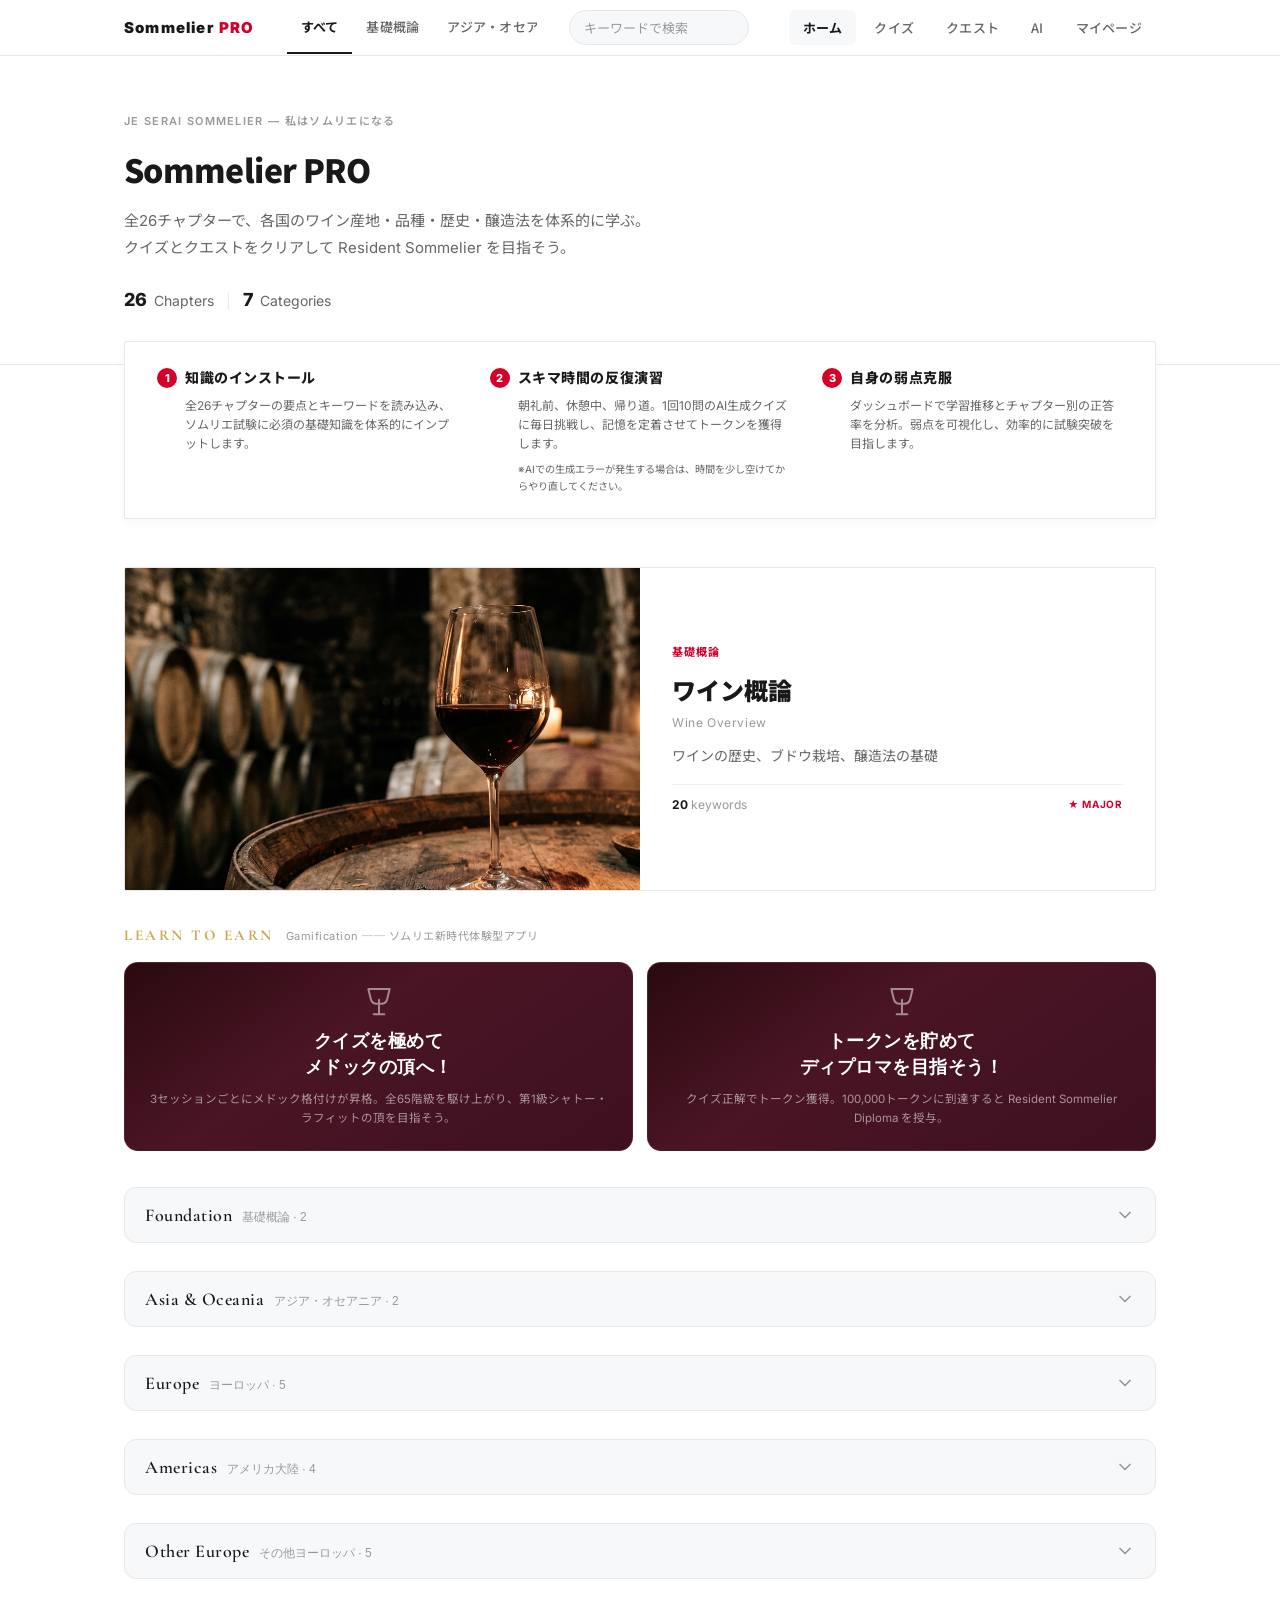
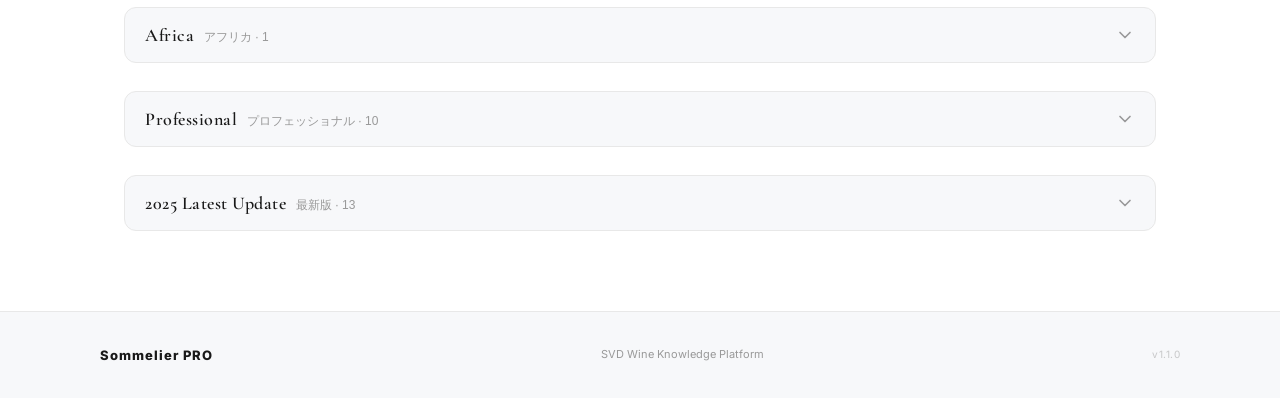
==== commit dc214249: "refactor(brand): Deviens Sommelier → Sommelier PRO + ハルシネーション警告 全ファイルの "Deviens Sommelier" を "Sommel" ====
--- a/app/index.html
+++ b/app/index.html
@@ -4,7 +4,7 @@
 <head>
     <meta charset="UTF-8">
     <meta name="viewport" content="width=device-width, initial-scale=1.0">
-    <title>Deviens Sommelier — Je serai Sommelier</title>
+    <title>Sommelier PRO — Je serai Sommelier</title>
     <meta name="description" content="Je serai Sommelier（私はソムリエになる）。全26章のプロフェッショナル・ワイン知識を体系的に学び、クエストでソムリエ資格を目指すアプリ。">
     <link rel="manifest" href="manifest.json">
     <meta name="theme-color" content="#FFFFFF">
@@ -26,7 +26,7 @@
                 <span class="hamburger-line"></span>
             </button>
             <div class="header-brand">
-                <span class="brand-text">Deviens <span class="brand-accent">sommelier</span></span>
+                <span class="brand-text">Sommelier <span class="brand-accent">PRO</span></span>
             </div>
             <nav class="header-nav" id="categoryNav"></nav>
             <div class="header-search">
@@ -47,7 +47,7 @@
         <div class="mobile-menu-backdrop" id="mobileMenuBackdrop"></div>
         <div class="mobile-menu-panel" id="mobileMenuPanel">
             <div class="mobile-menu-header">
-                <span class="brand-text">Deviens <span class="brand-accent">sommelier</span></span>
+                <span class="brand-text">Sommelier <span class="brand-accent">PRO</span></span>
                 <button class="mobile-menu-close" id="mobileMenuClose">✕</button>
             </div>
             <nav class="mobile-menu-nav" id="mobileMenuNav"></nav>
@@ -58,7 +58,7 @@
     <section class="hero" id="hero">
         <div class="hero-inner">
             <p class="hero-kicker">JE SERAI SOMMELIER — 私はソムリエになる</p>
-            <h1 class="hero-title">Deviens sommelier</h1>
+            <h1 class="hero-title">Sommelier PRO</h1>
             <p class="hero-desc">全26チャプターで、各国のワイン産地・品種・歴史・醸造法を体系的に学ぶ。<br>クイズとクエストをクリアして Resident Sommelier を目指そう。</p>
             <div class="hero-meta">
                 <span class="hero-meta-item"><strong>26</strong> Chapters</span>
@@ -266,11 +266,13 @@
             <span>AI</span>
         </button>
         <button class="bottom-nav-item" id="navDash" data-nav="dash">
-            <svg xmlns="http://www.w3.org/2000/svg" width="22" height="22" fill="none" stroke="currentColor"
-                stroke-width="1.8" stroke-linecap="round" stroke-linejoin="round" viewBox="0 0 24 24">
-                <path d="M20 21v-2a4 4 0 0 0-4-4H8a4 4 0 0 0-4 4v2" />
-                <circle cx="12" cy="7" r="4" />
-            </svg>
+            <span class="nav-avatar" id="navAvatar">
+                <svg xmlns="http://www.w3.org/2000/svg" width="22" height="22" fill="none" stroke="currentColor"
+                    stroke-width="1.8" stroke-linecap="round" stroke-linejoin="round" viewBox="0 0 24 24">
+                    <path d="M20 21v-2a4 4 0 0 0-4-4H8a4 4 0 0 0-4 4v2" />
+                    <circle cx="12" cy="7" r="4" />
+                </svg>
+            </span>
             <span>マイページ</span>
         </button>
     </nav>
@@ -278,7 +280,7 @@
     <!-- FOOTER -->
     <footer class="footer">
         <div class="footer-inner">
-            <span class="footer-brand">Deviens sommelier</span>
+            <span class="footer-brand">Sommelier PRO</span>
             <span class="footer-copy">SVD Wine Knowledge Platform</span>
             <span class="footer-version">v1.1.0</span>
         </div>
@@ -321,7 +323,7 @@
 
 
     <script src="auth.js?v=1.0"></script>
-    <script src="users_meta.js?v=2.0"></script>
+    <script src="users_meta.js?v=3.0"></script>
     <script src="medoc_ranks.js?v=2.0"></script>
     <script src="app.js?v=4.0"></script>
     <script src="ai_concierge.js?v=3.0"></script>
--- a/app/style.css
+++ b/app/style.css
@@ -469,6 +469,15 @@
     .htp-cards {
         grid-template-columns: 1fr;
     }
+}
+
+/* ---- NAV AVATAR ---- */
+.nav-avatar {
+    display: flex;
+    align-items: center;
+    justify-content: center;
+    width: 24px;
+    height: 24px;
 }
 
 /* ---- GRID ---- */
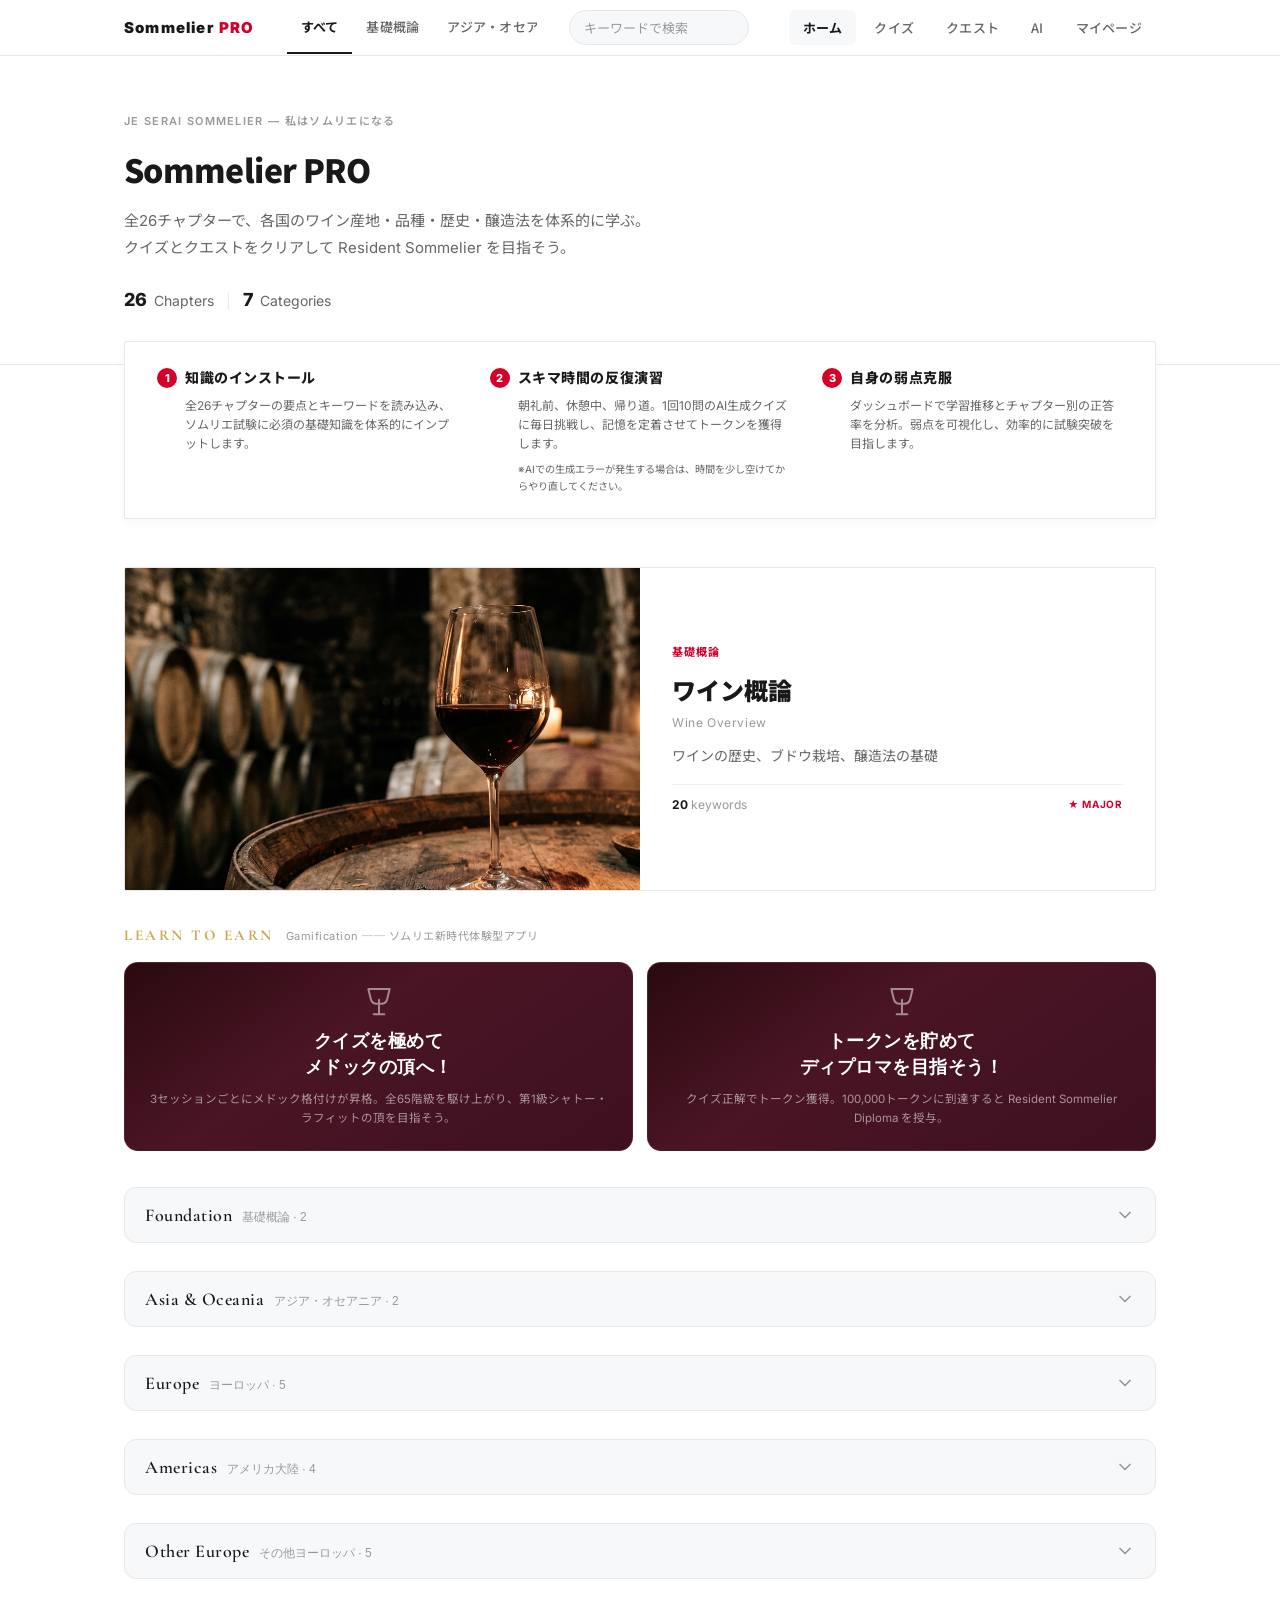
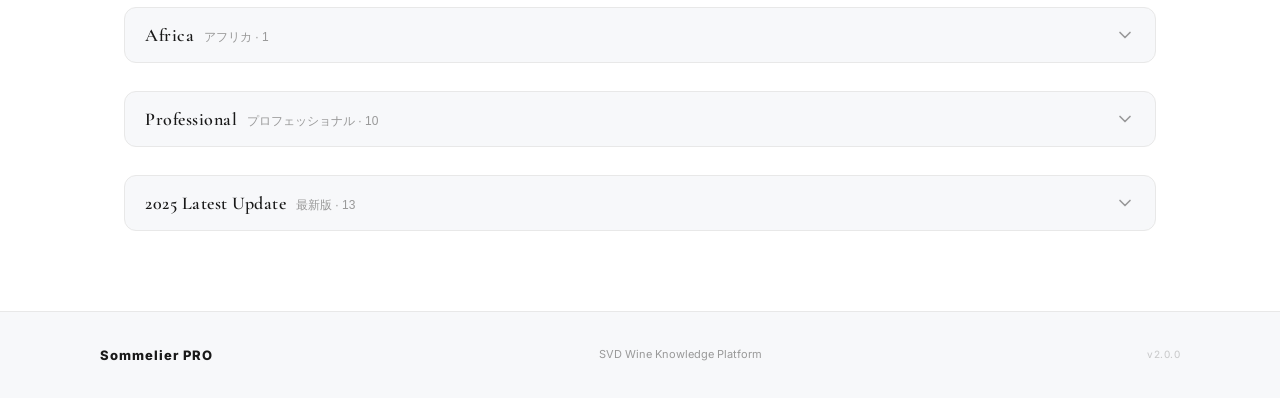
==== commit 5145b046: "chore: v2.0.0 全ファイルバージョンバンプ style v7, auth v2, medoc v3, app v5, ai_concierge v4, quiz_generator v6," ====
--- a/app/index.html
+++ b/app/index.html
@@ -11,7 +11,7 @@
     <link
         href="https://fonts.googleapis.com/css2?family=Cormorant+Garamond:wght@400;500;600;700&family=Noto+Sans+JP:wght@300;400;500;700;900&family=Inter:wght@400;500;600;700;800;900&display=swap"
         rel="stylesheet">
-    <link rel="stylesheet" href="style.css?v=6.0">
+    <link rel="stylesheet" href="style.css?v=7.0">
     <link rel="icon" href="assets/img/app_icon_512.png">
 </head>
 
@@ -282,7 +282,7 @@
         <div class="footer-inner">
             <span class="footer-brand">Sommelier PRO</span>
             <span class="footer-copy">SVD Wine Knowledge Platform</span>
-            <span class="footer-version">v1.1.0</span>
+            <span class="footer-version">v2.0.0</span>
         </div>
     </footer>
 
@@ -322,14 +322,14 @@
 
 
 
-    <script src="auth.js?v=1.0"></script>
+    <script src="auth.js?v=2.0"></script>
     <script src="users_meta.js?v=3.0"></script>
-    <script src="medoc_ranks.js?v=2.0"></script>
-    <script src="app.js?v=4.0"></script>
-    <script src="ai_concierge.js?v=3.0"></script>
-    <script src="quiz_generator.js?v=5.0"></script>
-    <script src="quest.js?v=3.0"></script>
-    <script src="dashboard.js?v=7.0"></script>
+    <script src="medoc_ranks.js?v=3.0"></script>
+    <script src="app.js?v=5.0"></script>
+    <script src="ai_concierge.js?v=4.0"></script>
+    <script src="quiz_generator.js?v=6.0"></script>
+    <script src="quest.js?v=4.0"></script>
+    <script src="dashboard.js?v=8.0"></script>
 
     <!-- Dynamic Photo Boot -->
     <script>
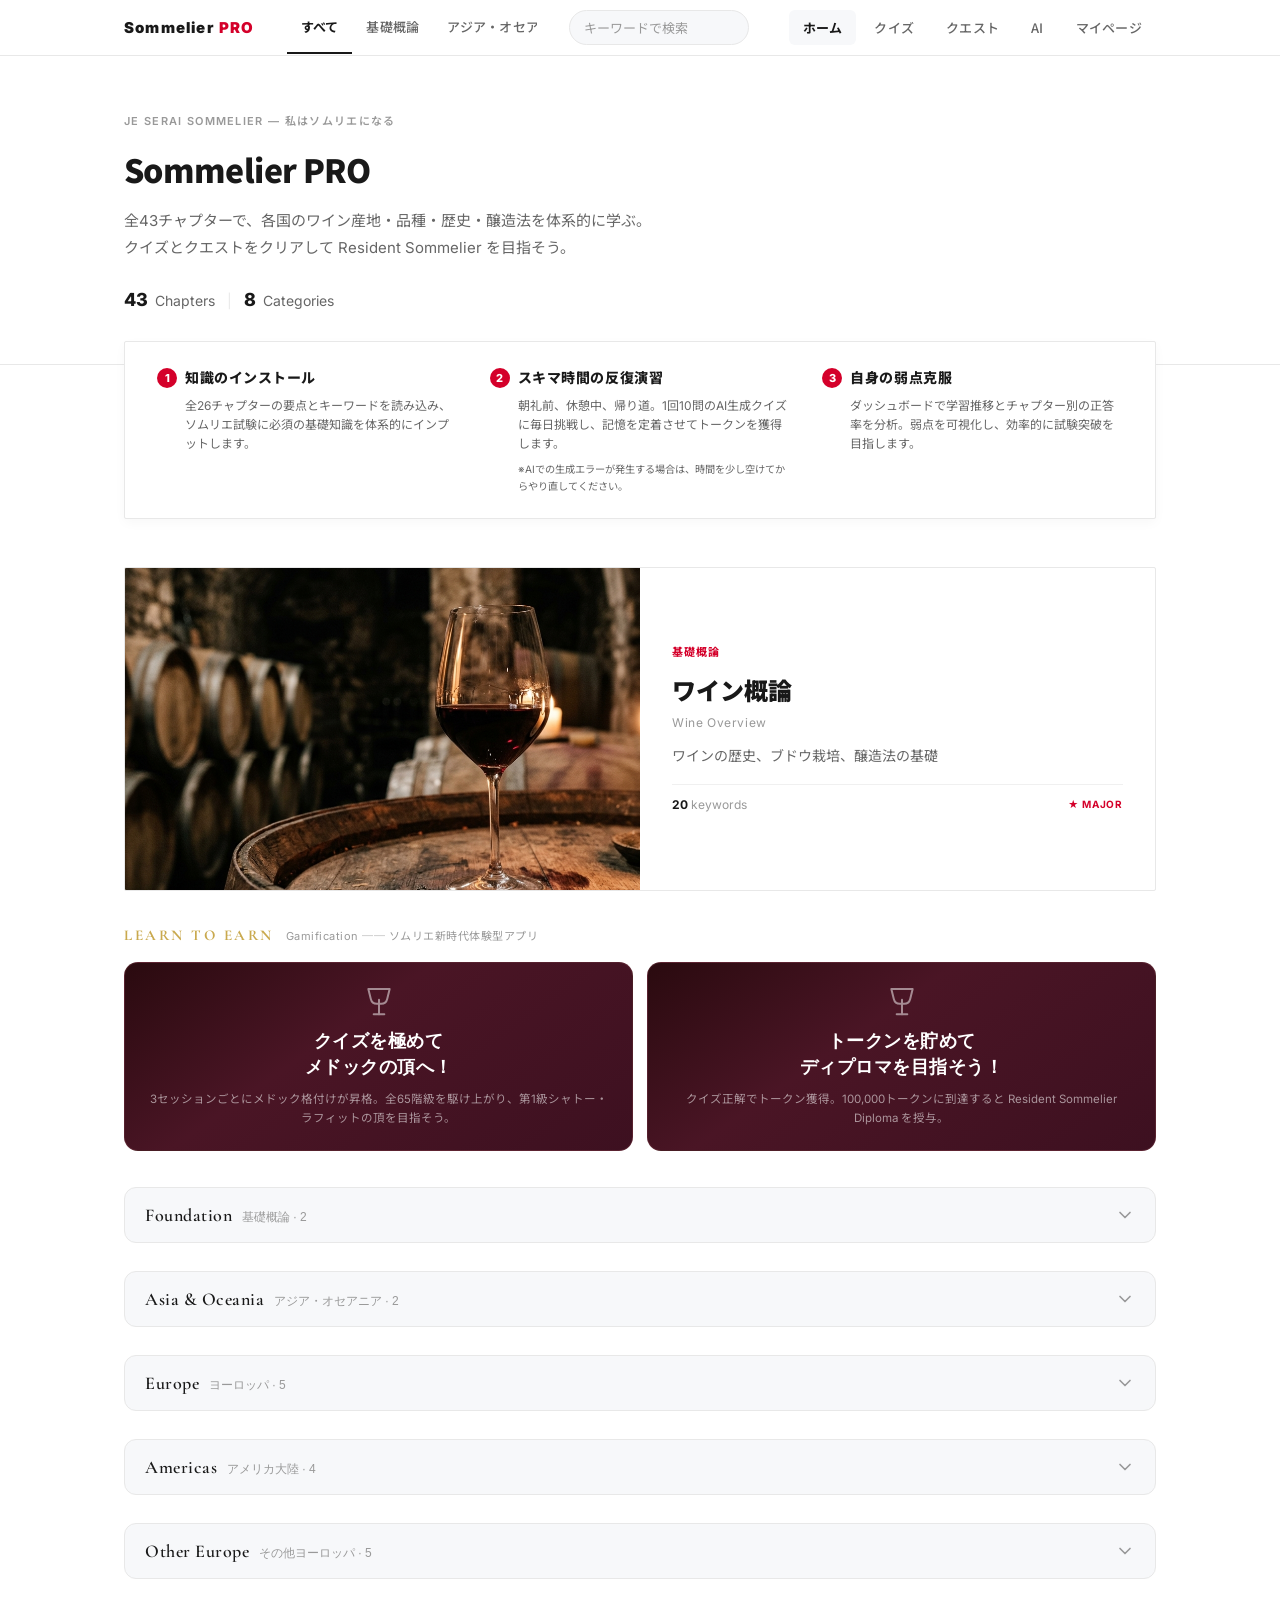
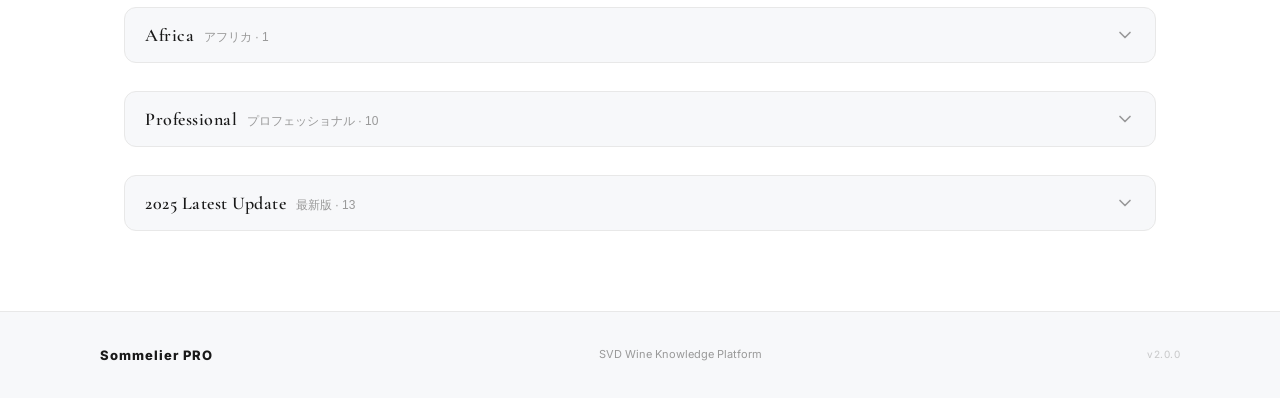
==== commit 81ace4c2: "fix: ヒーロー表示 26ch/7cat → 43ch/8cat に修正 Co-Authored-By: Claude Opus 4.6 (1M context) <noreply@anthropi" ====
--- a/app/index.html
+++ b/app/index.html
@@ -59,11 +59,11 @@
         <div class="hero-inner">
             <p class="hero-kicker">JE SERAI SOMMELIER — 私はソムリエになる</p>
             <h1 class="hero-title">Sommelier PRO</h1>
-            <p class="hero-desc">全26チャプターで、各国のワイン産地・品種・歴史・醸造法を体系的に学ぶ。<br>クイズとクエストをクリアして Resident Sommelier を目指そう。</p>
+            <p class="hero-desc">全43チャプターで、各国のワイン産地・品種・歴史・醸造法を体系的に学ぶ。<br>クイズとクエストをクリアして Resident Sommelier を目指そう。</p>
             <div class="hero-meta">
-                <span class="hero-meta-item"><strong>26</strong> Chapters</span>
+                <span class="hero-meta-item"><strong>43</strong> Chapters</span>
                 <span class="hero-meta-sep">|</span>
-                <span class="hero-meta-item"><strong>7</strong> Categories</span>
+                <span class="hero-meta-item"><strong>8</strong> Categories</span>
             </div>
         </div>
     </section>
